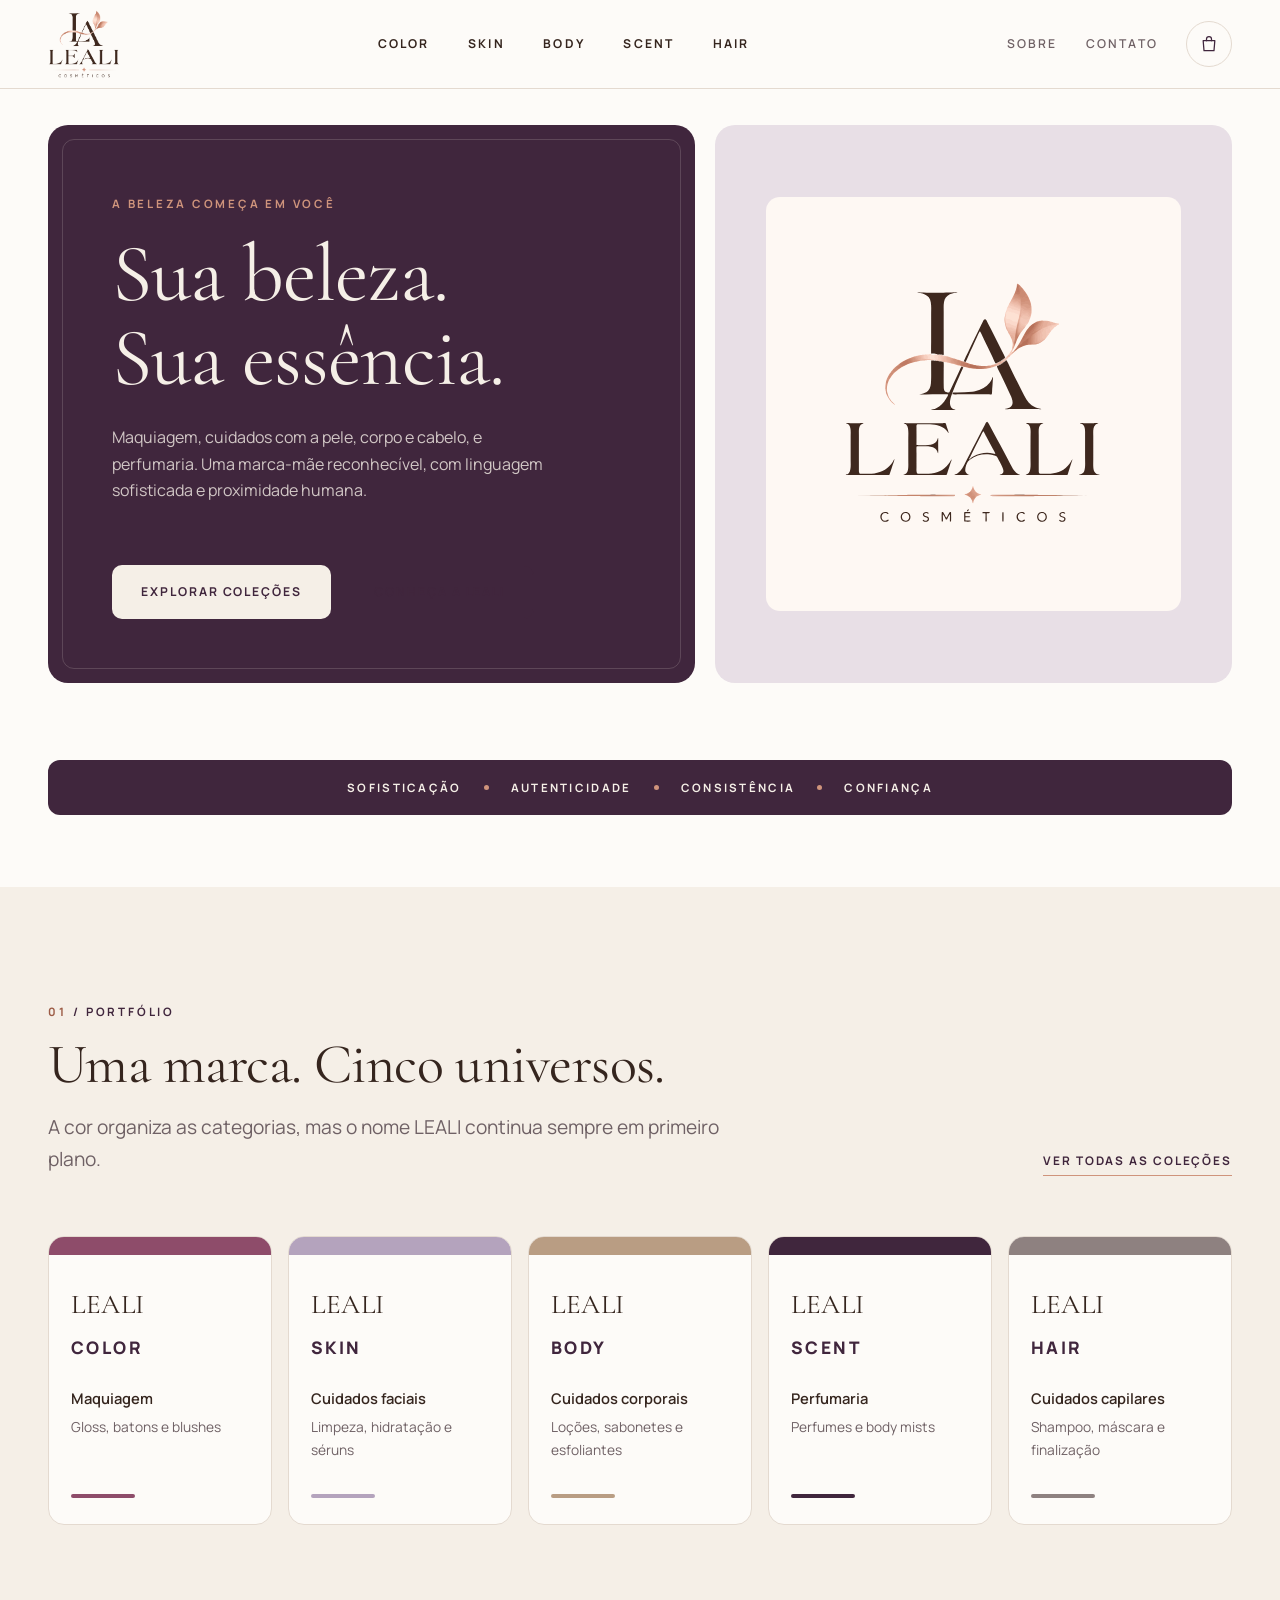
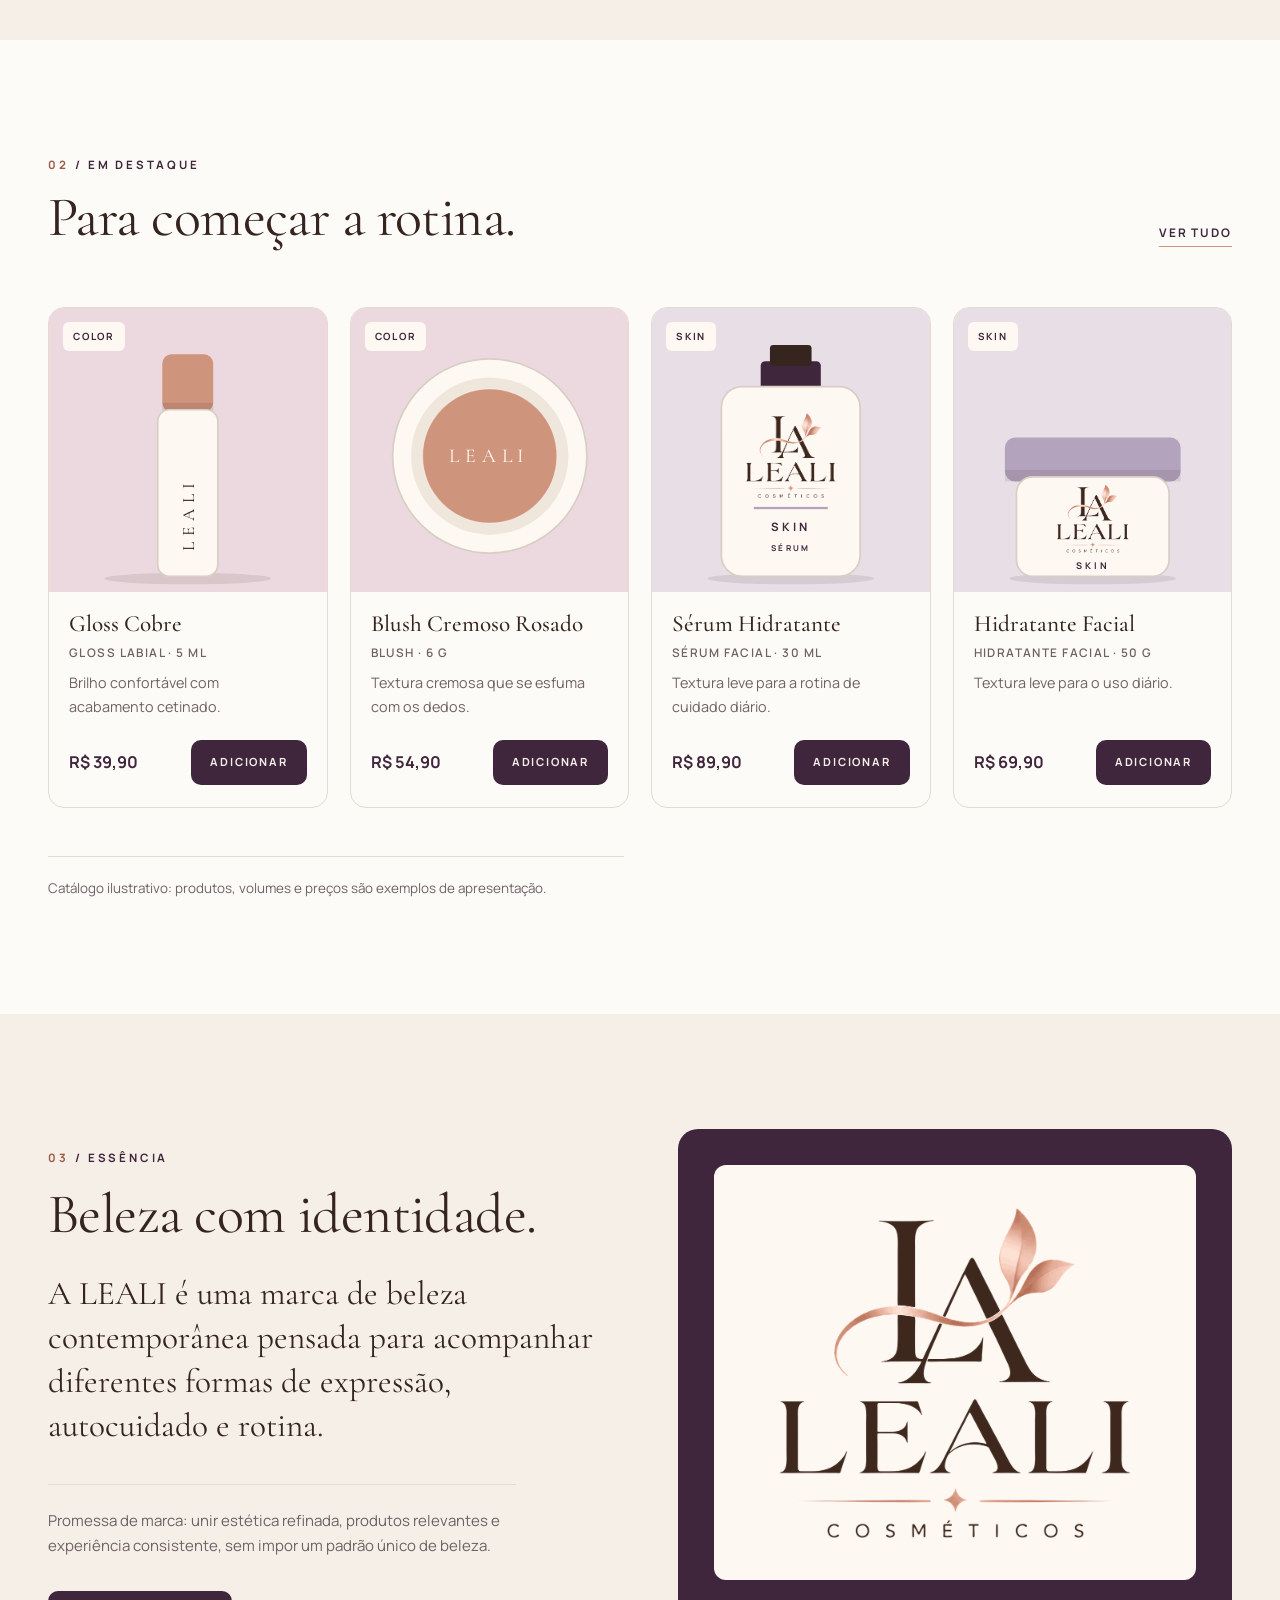
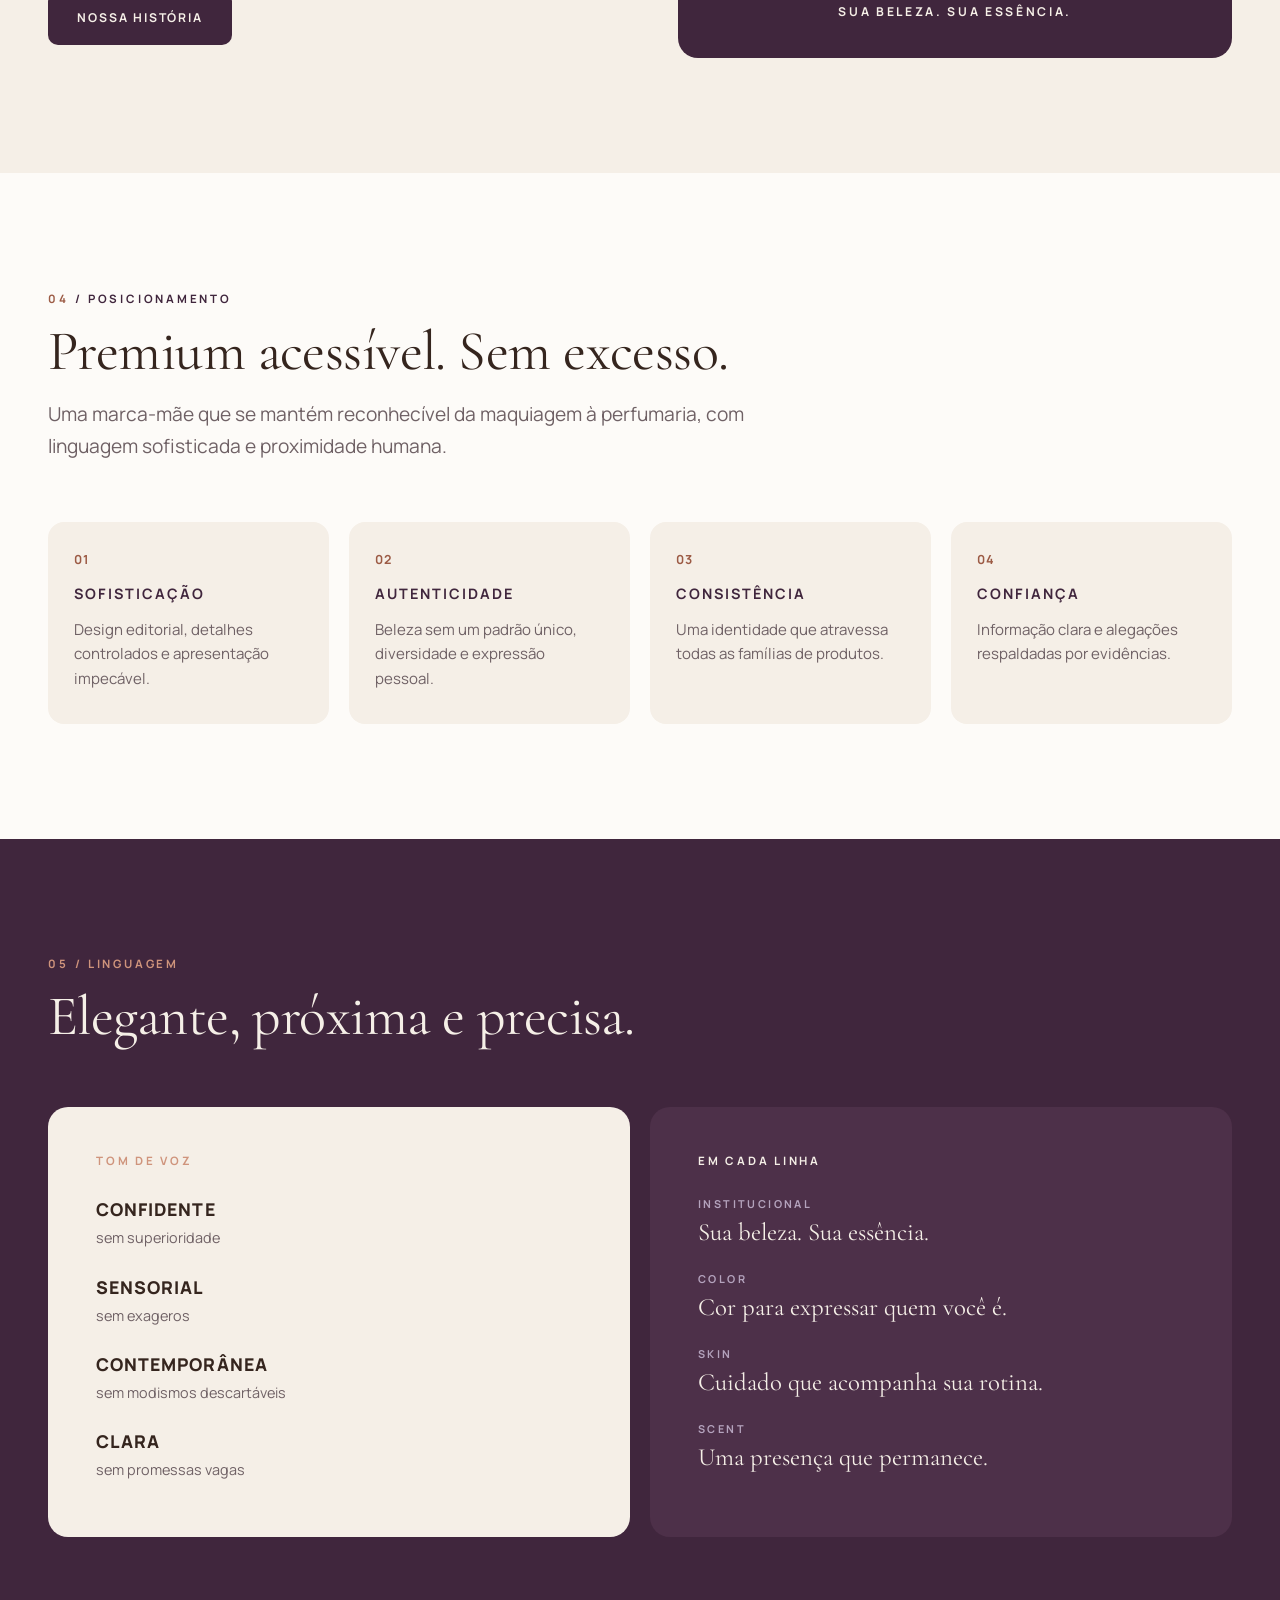
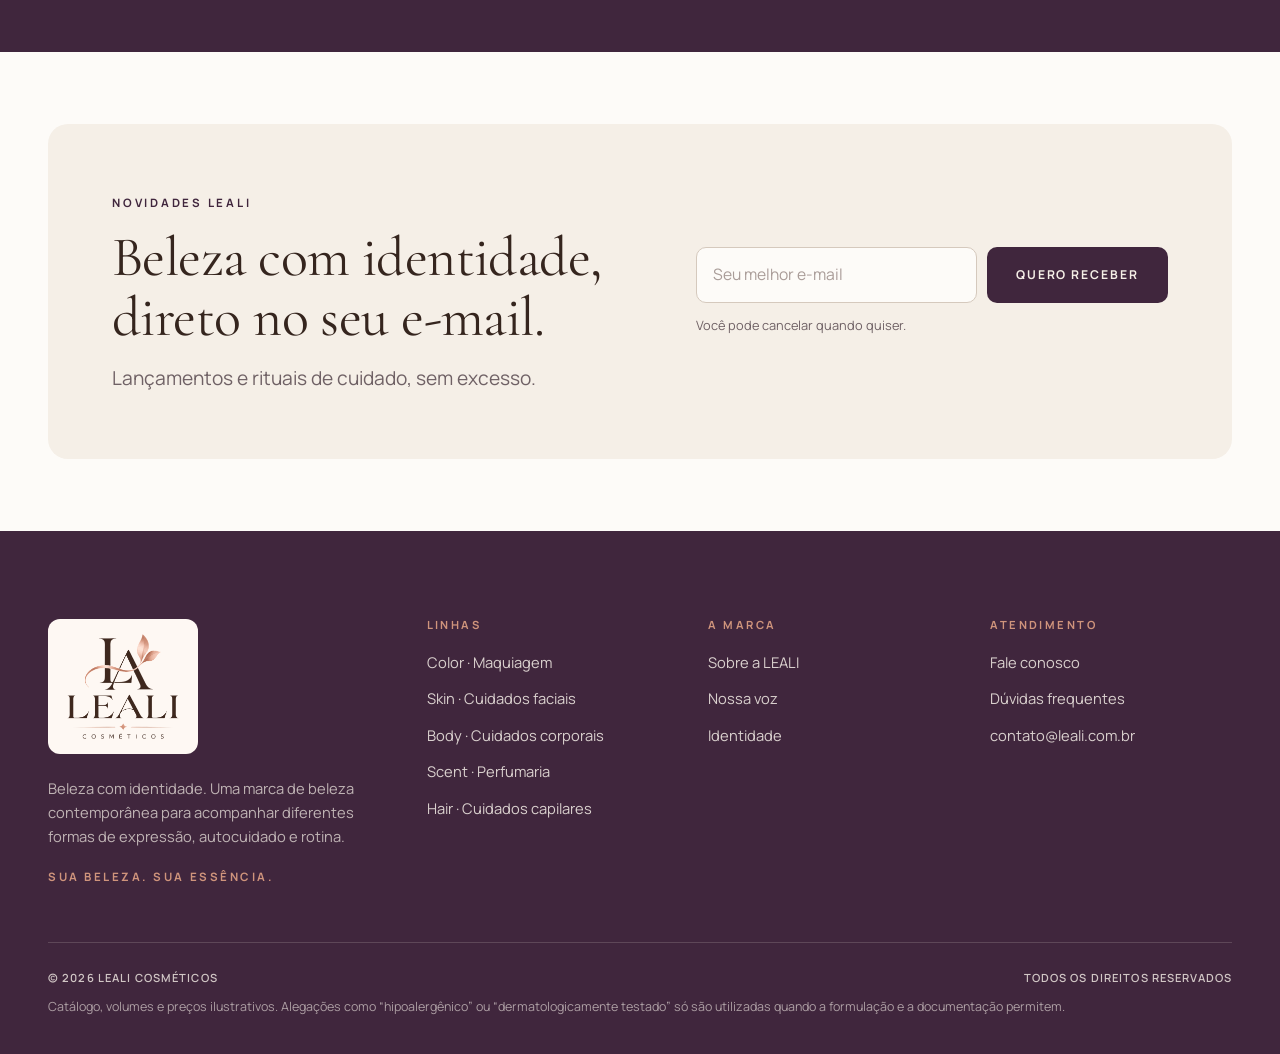
==== index.html @ a70179df "Site LEALI Cosméticos Site estático baseado no Manual de Identidade Visual: Início, Coleções, Sobre " ====
<!doctype html>
<html lang="pt-BR">
<head>
<meta charset="utf-8">
<meta name="viewport" content="width=device-width, initial-scale=1">
<title>LEALI Cosméticos — Sua beleza. Sua essência.</title>
<meta name="description" content="LEALI é uma marca de beleza contemporânea: maquiagem, cuidados com a pele, corpo e cabelo, e perfumaria. Premium acessível, sem excesso.">
<meta name="theme-color" content="#40263D">
<link rel="icon" href="assets/favicon.svg" type="image/svg+xml">
<meta property="og:type" content="website">
<meta property="og:locale" content="pt_BR">
<meta property="og:site_name" content="LEALI Cosméticos">
<meta property="og:title" content="LEALI Cosméticos — Sua beleza. Sua essência.">
<meta property="og:description" content="LEALI é uma marca de beleza contemporânea: maquiagem, cuidados com a pele, corpo e cabelo, e perfumaria. Premium acessível, sem excesso.">
<meta property="og:image" content="https://victorhmrod.github.io/leali/assets/og.png">
<link rel="preconnect" href="https://fonts.googleapis.com">
<link rel="preconnect" href="https://fonts.gstatic.com" crossorigin>
<link href="https://fonts.googleapis.com/css2?family=Cormorant+Garamond:ital,wght@0,300;0,400;0,500;0,600;1,300;1,400;1,500&family=Manrope:wght@400;500;600;700;800&display=swap" rel="stylesheet">
<link rel="stylesheet" href="css/style.css">
</head>
<body data-page="home">
<div id="site-header"></div>
<main id="conteudo">

<section class="hero">
  <div class="container">
    <div class="hero-grid">
      <div class="hero-panel">
        <div>
          <span class="eyebrow">A beleza começa em você</span>
          <h1 class="display"><span>Sua beleza.</span><span>Sua essência.</span></h1>
          <p>Maquiagem, cuidados com a pele, corpo e cabelo, e perfumaria. Uma marca-mãe reconhecível, com linguagem sofisticada e proximidade humana.</p>
        </div>
        <div class="hero-cta">
          <a class="btn btn--light" href="colecoes.html">Explorar coleções</a>
          <a class="btn btn--ghost" href="sobre.html">Conheça a LEALI</a>
        </div>
      </div>
      <div class="hero-art">
        <div class="logo-card"><img src="assets/logo.svg" alt="LEALI Cosméticos" width="440" height="440"></div>
      </div>
    </div>
  </div>
</section>

<section class="section section--tight" style="padding-top:0">
  <div class="container">
    <div class="ribbon reveal"><span>Sofisticação</span><i></i><span>Autenticidade</span><i></i><span>Consistência</span><i></i><span>Confiança</span></div>
  </div>
</section>

<section class="section section--marfim" id="linhas">
  <div class="container">
    <div class="section-head section-head--row reveal">
      <div class="section-head" style="margin:0">
        <span class="eyebrow"><span class="num">01</span>/ Portfólio</span>
        <h2 class="h2">Uma marca. Cinco universos.</h2>
        <p class="lead">A cor organiza as categorias, mas o nome LEALI continua sempre em primeiro plano.</p>
      </div>
      <a class="link-arrow" href="colecoes.html">Ver todas as coleções</a>
    </div>
    <div class="universes" id="universes"></div>
  </div>
</section>

<section class="section">
  <div class="container">
    <div class="section-head section-head--row reveal">
      <div class="section-head" style="margin:0">
        <span class="eyebrow"><span class="num">02</span>/ Em destaque</span>
        <h2 class="h2">Para começar a rotina.</h2>
      </div>
      <a class="link-arrow" href="colecoes.html">Ver tudo</a>
    </div>
    <div class="product-grid" id="featured-grid"></div>
    <p class="demo-note">Catálogo ilustrativo: produtos, volumes e preços são exemplos de apresentação.</p>
  </div>
</section>

<section class="section section--marfim" id="essencia">
  <div class="container split">
    <div class="reveal">
      <span class="eyebrow"><span class="num">03</span>/ Essência</span>
      <h2 class="h2" style="margin:16px 0 28px">Beleza com identidade.</h2>
      <p class="essence-text">A LEALI é uma marca de beleza contemporânea pensada para acompanhar diferentes formas de expressão, autocuidado e rotina.</p>
      <p class="promise">Promessa de marca: unir estética refinada, produtos relevantes e experiência consistente, sem impor um padrão único de beleza.</p>
      <div style="margin-top:32px"><a class="btn btn--primary" href="sobre.html">Nossa história</a></div>
    </div>
    <div class="sign-card reveal">
      <div class="inner"><img src="assets/logo-sm.png" alt="LEALI Cosméticos" width="360" height="338" loading="lazy"></div>
      <p>Sua beleza. Sua essência.</p>
    </div>
  </div>
</section>

<section class="section">
  <div class="container">
    <div class="section-head reveal">
      <span class="eyebrow"><span class="num">04</span>/ Posicionamento</span>
      <h2 class="h2">Premium acessível. Sem excesso.</h2>
      <p class="lead">Uma marca-mãe que se mantém reconhecível da maquiagem à perfumaria, com linguagem sofisticada e proximidade humana.</p>
    </div>
    <div class="pillars">
      <div class="pillar reveal"><span class="n">01</span><h3>Sofisticação</h3><p>Design editorial, detalhes controlados e apresentação impecável.</p></div>
      <div class="pillar reveal"><span class="n">02</span><h3>Autenticidade</h3><p>Beleza sem um padrão único, diversidade e expressão pessoal.</p></div>
      <div class="pillar reveal"><span class="n">03</span><h3>Consistência</h3><p>Uma identidade que atravessa todas as famílias de produtos.</p></div>
      <div class="pillar reveal"><span class="n">04</span><h3>Confiança</h3><p>Informação clara e alegações respaldadas por evidências.</p></div>
    </div>
  </div>
</section>

<section class="section section--ameixa" id="voz">
  <div class="container">
    <div class="section-head reveal">
      <span class="eyebrow"><span class="num">05</span>/ Linguagem</span>
      <h2 class="h2">Elegante, próxima e precisa.</h2>
    </div>
    <div class="voice-grid">
      <div class="voice-card voice-card--light reveal" style="color:var(--texto)">
        <h3 class="eyebrow">Tom de voz</h3>
        <ul class="voice-list">
          <li><strong>Confidente</strong><span>sem superioridade</span></li>
          <li><strong>Sensorial</strong><span>sem exageros</span></li>
          <li><strong>Contemporânea</strong><span>sem modismos descartáveis</span></li>
          <li><strong>Clara</strong><span>sem promessas vagas</span></li>
        </ul>
      </div>
      <div class="voice-card reveal" style="background:#4D3049">
        <h3 class="eyebrow" style="color:var(--marfim)">Em cada linha</h3>
        <dl class="msgs">
          <div><dt>Institucional</dt><dd>Sua beleza. Sua essência.</dd></div>
          <div><dt>Color</dt><dd>Cor para expressar quem você é.</dd></div>
          <div><dt>Skin</dt><dd>Cuidado que acompanha sua rotina.</dd></div>
          <div><dt>Scent</dt><dd>Uma presença que permanece.</dd></div>
        </dl>
      </div>
    </div>
  </div>
</section>
<section class="section--tight section">
  <div class="container">
    <div class="newsletter reveal">
      <div>
        <span class="eyebrow">Novidades LEALI</span>
        <h2 class="h2" style="margin-top:14px">Beleza com identidade, direto no seu e-mail.</h2>
        <p class="lead" style="margin-top:16px">Lançamentos e rituais de cuidado, sem excesso.</p>
      </div>
      <div>
        <form class="inline-form" data-form="newsletter" novalidate>
          <label class="sr-only" for="nl-email">Seu e-mail</label>
          <input class="input" id="nl-email" name="email" type="email" placeholder="Seu melhor e-mail" autocomplete="email" required>
          <button class="btn btn--primary" type="submit">Quero receber</button>
        </form>
        <p class="form-note">Você pode cancelar quando quiser.</p>
        <p class="form-ok" role="status">Obrigada! Seu e-mail foi anotado. (Demonstração: conecte a um serviço de e-mail para ativar o envio real.)</p>
      </div>
    </div>
  </div>
</section>
</main>
<div id="site-footer"></div>
<script src="js/config.js"></script>
<script src="js/products.js"></script>
<script src="js/main.js"></script>
</body>
</html>
---- css/style.css ----
/* ==========================================================
   LEALI Cosméticos — folha de estilo
   Identidade: Manual de Identidade Visual (Edição 02)
   Tipografia: Cormorant Garamond (editorial) + Manrope (funcional)
   Sem neons, sem brilhos, sem degradês chamativos: só a paleta da marca.
   ========================================================== */

:root {
  /* Paleta oficial */
  --ameixa: #40263D;
  --ameixa-hover: #523250;
  --marfim: #F5EFE7;
  --cacau: #35251E;
  --cobre: #CF947C;
  --lavanda: #B4A3BD;
  --champagne: #B99D83;

  /* Apoio */
  --arte: #FEF8F3;          /* fundo da arte original da logo */
  --papel: #FDFBF8;         /* branco quente das páginas claras */
  --linha: #E4DAD0;
  --texto: #35251E;
  --texto-suave: #6F6165;
  --cobre-texto: #9C5B45;   /* cobre escurecido para texto sobre fundo claro */

  /* Cores das linhas */
  --color: #8E4C6A;
  --skin: #B4A3BD;
  --body: #B99D83;
  --scent: #40263D;
  --hair: #8E8180;

  /* Tons de fundo das linhas (suaves) */
  --tint-color: #EBD9DF;
  --tint-skin: #E8DFE6;
  --tint-body: #EBDACF;
  --tint-scent: #E4DAD6;
  --tint-hair: #E5DFDC;

  --serif: "Cormorant Garamond", "Cormorant", Georgia, "Times New Roman", serif;
  --sans: "Manrope", system-ui, -apple-system, "Segoe UI", Roboto, Helvetica, Arial, sans-serif;

  --raio: 16px;
  --raio-sm: 10px;
  --container: 1240px;
  --gutter: clamp(20px, 4vw, 48px);
  --header-h: 88px;
  --ease: cubic-bezier(.2, .7, .2, 1);
}

*, *::before, *::after { box-sizing: border-box; }
html { scroll-behavior: smooth; -webkit-text-size-adjust: 100%; }
body {
  margin: 0;
  font-family: var(--sans);
  font-size: 1rem;
  line-height: 1.65;
  color: var(--texto);
  background: var(--papel);
  -webkit-font-smoothing: antialiased;
  text-rendering: optimizeLegibility;
}
img, svg { max-width: 100%; display: block; }
a { color: inherit; text-decoration: none; }
button { font: inherit; color: inherit; cursor: pointer; }
h1, h2, h3, h4 { margin: 0; font-family: var(--serif); font-weight: 400; line-height: 1.08; letter-spacing: -0.01em; }
p { margin: 0; }
ul { margin: 0; padding: 0; list-style: none; }
:focus-visible { outline: 2px solid var(--ameixa); outline-offset: 3px; border-radius: 4px; }
.sr-only { position: absolute; width: 1px; height: 1px; overflow: hidden; clip: rect(0 0 0 0); white-space: nowrap; }
.skip { position: absolute; left: 16px; top: -60px; background: var(--ameixa); color: var(--marfim); padding: 10px 16px; border-radius: 8px; z-index: 200; transition: top .2s; }
.skip:focus { top: 12px; }

.container { width: 100%; max-width: calc(var(--container) + var(--gutter) * 2); margin: 0 auto; padding-inline: var(--gutter); }
.section { padding-block: clamp(64px, 9vw, 120px); }
.section--marfim { background: var(--marfim); }
.section--ameixa { background: var(--ameixa); color: var(--marfim); }
.section--tight { padding-block: clamp(40px, 6vw, 72px); }

/* ---------- Tipografia de apoio ---------- */
.eyebrow {
  font-family: var(--sans);
  font-size: .72rem;
  font-weight: 700;
  letter-spacing: .24em;
  text-transform: uppercase;
  color: var(--ameixa);
}
.eyebrow .num { color: var(--cobre-texto); margin-right: .6em; }
.section--ameixa .eyebrow, .on-dark .eyebrow { color: var(--cobre); }
.section--ameixa .eyebrow .num, .on-dark .eyebrow .num { color: var(--cobre); }

.display { font-size: clamp(2.6rem, 6.4vw, 5.2rem); font-weight: 400; line-height: 1.02; }
.h2 { font-size: clamp(2.1rem, 4.4vw, 3.5rem); font-weight: 400; line-height: 1.06; }
.h3 { font-size: clamp(1.5rem, 2.4vw, 1.9rem); font-weight: 500; }
.lead { font-size: clamp(1.05rem, 1.5vw, 1.2rem); color: var(--texto-suave); max-width: 58ch; }
.section--ameixa .lead, .on-dark .lead { color: rgba(245, 239, 231, .78); }
.serif-italic { font-style: italic; font-weight: 400; }
.rule { width: 72px; height: 2px; background: var(--cobre); border: 0; margin: 0; }

.section-head { display: grid; gap: 14px; margin-bottom: clamp(36px, 5vw, 60px); }
.section-head .lead { margin-top: 4px; }
.section-head--row { grid-template-columns: 1fr auto; align-items: end; gap: 24px; }
@media (max-width: 720px) { .section-head--row { grid-template-columns: 1fr; } }

/* ---------- Botões ---------- */
.btn {
  display: inline-flex; align-items: center; justify-content: center; gap: .6em;
  font-family: var(--sans); font-size: .76rem; font-weight: 700; letter-spacing: .16em; text-transform: uppercase;
  padding: 16px 28px; border-radius: 10px; border: 1px solid transparent;
  transition: background-color .25s var(--ease), color .25s var(--ease), border-color .25s var(--ease), transform .25s var(--ease);
}
.btn:active { transform: translateY(1px); }
.btn--primary { background: var(--ameixa); color: var(--marfim); }
.btn--primary:hover { background: var(--ameixa-hover); }
.btn--light { background: var(--marfim); color: var(--ameixa); }
.btn--light:hover { background: #fff; }
.btn--ghost { border-color: var(--ameixa); color: var(--ameixa); background: transparent; }
.btn--ghost:hover { background: var(--ameixa); color: var(--marfim); }
.on-dark .btn--ghost, .section--ameixa .btn--ghost { border-color: rgba(245,239,231,.55); color: var(--marfim); }
.on-dark .btn--ghost:hover, .section--ameixa .btn--ghost:hover { background: var(--marfim); color: var(--ameixa); }
.btn--sm { padding: 12px 18px; font-size: .7rem; }
.btn--block { width: 100%; }
.link-arrow { font-size: .74rem; font-weight: 700; letter-spacing: .16em; text-transform: uppercase; color: var(--ameixa); border-bottom: 1px solid var(--cobre); padding-bottom: 4px; transition: color .2s, border-color .2s; }
.link-arrow:hover { color: var(--cobre-texto); border-color: var(--ameixa); }

/* ---------- Header ---------- */
#site-header { position: sticky; top: 0; z-index: 60; }
.site-header { background: var(--papel); border-bottom: 1px solid var(--linha); }
.header-inner { display: grid; grid-template-columns: auto 1fr auto; align-items: center; gap: 32px; min-height: var(--header-h); }
.brand { display: block; line-height: 0; }
.brand img { height: 68px; width: auto; }
.main-nav { display: flex; justify-content: center; gap: clamp(18px, 3vw, 44px); }
.main-nav a, .header-links a {
  font-size: .76rem; font-weight: 700; letter-spacing: .18em; text-transform: uppercase;
  padding: 8px 0; position: relative; color: var(--cacau);
}
.main-nav a::after, .header-links a::after {
  content: ""; position: absolute; left: 0; right: 0; bottom: 2px; height: 1px; background: var(--cobre);
  transform: scaleX(0); transform-origin: left; transition: transform .3s var(--ease);
}
.main-nav a:hover::after, .main-nav a[aria-current="page"]::after, .header-links a:hover::after, .header-links a[aria-current="page"]::after { transform: scaleX(1); }
.header-actions { display: flex; align-items: center; gap: 28px; }
.header-links { display: flex; gap: 28px; }
.header-links a { font-weight: 600; color: var(--texto-suave); }
.icon-btn { position: relative; display: grid; place-items: center; width: 46px; height: 46px; border-radius: 50%; border: 1px solid var(--linha); background: transparent; transition: border-color .2s, background-color .2s; }
.icon-btn:hover { border-color: var(--ameixa); }
.icon-btn svg { width: 20px; height: 20px; stroke: var(--ameixa); fill: none; stroke-width: 1.5; stroke-linecap: round; stroke-linejoin: round; }
.cart-count {
  position: absolute; top: -4px; right: -4px; min-width: 20px; height: 20px; padding: 0 5px; border-radius: 10px;
  background: var(--ameixa); color: var(--marfim); font-size: .68rem; font-weight: 700; display: grid; place-items: center; line-height: 1;
}
.cart-count[data-n="0"] { display: none; }
.menu-btn { display: none; }

@media (max-width: 1080px) {
  .header-links { display: none; }
}
@media (max-width: 880px) {
  :root { --header-h: 76px; }
  .brand img { height: 56px; }
  .header-inner { grid-template-columns: auto 1fr; }
  .header-actions { justify-self: end; gap: 12px; }
  .menu-btn { display: grid; }
  .main-nav {
    position: fixed; inset: var(--header-h) 0 auto 0; background: var(--papel); border-bottom: 1px solid var(--linha);
    flex-direction: column; justify-content: flex-start; gap: 0; padding: 12px var(--gutter) 28px;
    transform: translateY(-8px); opacity: 0; visibility: hidden; transition: opacity .25s var(--ease), transform .25s var(--ease), visibility .25s;
    max-height: calc(100dvh - var(--header-h)); overflow: auto;
  }
  .main-nav.is-open { transform: none; opacity: 1; visibility: visible; }
  .main-nav a { padding: 18px 0; border-bottom: 1px solid var(--linha); font-size: .82rem; }
  .main-nav a::after { display: none; }
  .main-nav .nav-extra { display: block; }
}
.main-nav .nav-extra { display: none; }

/* ---------- Hero ---------- */
.hero { padding-block: clamp(20px, 3vw, 36px) clamp(40px, 6vw, 80px); }
.hero-grid { display: grid; grid-template-columns: 1.25fr 1fr; gap: 20px; }
.hero-panel {
  background: var(--ameixa); color: var(--marfim); border-radius: 20px;
  padding: clamp(32px, 5vw, 72px); display: flex; flex-direction: column; justify-content: space-between; gap: 56px; min-height: clamp(460px, 62vh, 640px);
  position: relative; overflow: hidden;
}
.hero-panel::before { /* moldura fina, como no fechamento do manual */
  content: ""; position: absolute; inset: 14px; border: 1px solid rgba(245, 239, 231, .16); border-radius: 12px; pointer-events: none;
}
.hero-panel .eyebrow { color: var(--cobre); position: relative; }
.hero-panel .display { margin: 18px 0 0; position: relative; }
.hero-panel .display span { display: block; }
.hero-panel p { max-width: 44ch; color: rgba(245, 239, 231, .8); margin-top: 24px; }
.hero-cta { display: flex; flex-wrap: wrap; gap: 14px; position: relative; }
.hero-art { background: var(--tint-skin); border-radius: 20px; display: grid; place-items: center; padding: clamp(24px, 4vw, 56px); }
.hero-art .logo-card { background: var(--arte); border-radius: 14px; padding: clamp(20px, 3vw, 40px); width: min(100%, 440px); aspect-ratio: 1 / 1; display: grid; place-items: center; }
.hero-art .logo-card img { width: 100%; height: auto; }
@media (max-width: 960px) { .hero-grid { grid-template-columns: 1fr; } .hero-panel { min-height: 0; } }

/* ---------- Pilares / faixa ---------- */
.ribbon { background: var(--ameixa); color: var(--marfim); border-radius: 12px; padding: 18px 28px; font-size: .72rem; font-weight: 700; letter-spacing: .2em; text-transform: uppercase; display: flex; flex-wrap: wrap; gap: 8px 22px; align-items: center; justify-content: center; text-align: center; }
.ribbon i { width: 5px; height: 5px; border-radius: 50%; background: var(--cobre); display: inline-block; }

.pillars { display: grid; grid-template-columns: repeat(4, 1fr); gap: 20px; }
.pillar { background: var(--marfim); border-radius: var(--raio); padding: 28px 26px 32px; display: grid; gap: 14px; align-content: start; }
.section--marfim .pillar { background: var(--papel); }
.pillar .n { font-size: .78rem; font-weight: 700; letter-spacing: .1em; color: var(--cobre-texto); }
.pillar h3 { font-family: var(--sans); font-size: .9rem; font-weight: 700; letter-spacing: .14em; text-transform: uppercase; color: var(--ameixa); line-height: 1.3; }
.pillar p { font-size: .94rem; color: var(--texto-suave); }
@media (max-width: 1000px) { .pillars { grid-template-columns: repeat(2, 1fr); } }
@media (max-width: 560px) { .pillars { grid-template-columns: 1fr; } }

/* ---------- Universos (linhas) ---------- */
.universes { display: grid; grid-template-columns: repeat(5, 1fr); gap: 16px; }
.universe { background: var(--papel); border: 1px solid var(--linha); border-radius: var(--raio); overflow: hidden; display: flex; flex-direction: column; transition: transform .35s var(--ease), border-color .25s; }
.universe:hover { transform: translateY(-4px); border-color: var(--champagne); }
.universe-bar { height: 18px; background: var(--c); }
.universe-body { padding: 28px 22px 26px; display: flex; flex-direction: column; gap: 6px; flex: 1; }
.universe .brandword { font-family: var(--serif); font-size: 1.7rem; letter-spacing: .02em; color: var(--cacau); }
.universe .lname { font-size: 1.08rem; font-weight: 800; letter-spacing: .14em; text-transform: uppercase; color: var(--ameixa); margin-bottom: 18px; }
.universe .cat { font-size: .92rem; font-weight: 600; }
.universe .desc { font-size: .86rem; color: var(--texto-suave); margin-bottom: 26px; }
.universe .tick { margin-top: auto; width: 64px; height: 4px; background: var(--c); border-radius: 2px; transition: width .35s var(--ease); }
.universe:hover .tick { width: 100%; }
@media (max-width: 1100px) { .universes { grid-template-columns: repeat(3, 1fr); } }
@media (max-width: 720px) { .universes { grid-template-columns: repeat(2, 1fr); } }
@media (max-width: 460px) { .universes { grid-template-columns: 1fr; } }

/* ---------- Produtos ---------- */
.product-grid { display: grid; grid-template-columns: repeat(4, 1fr); gap: 22px; }
.product-grid--3 { grid-template-columns: repeat(3, 1fr); }
@media (max-width: 1100px) { .product-grid, .product-grid--3 { grid-template-columns: repeat(3, 1fr); } }
@media (max-width: 820px) { .product-grid, .product-grid--3 { grid-template-columns: repeat(2, 1fr); gap: 14px; } }
@media (max-width: 440px) { .product-grid, .product-grid--3 { grid-template-columns: 1fr; } }

.card { display: flex; flex-direction: column; background: var(--papel); border: 1px solid var(--linha); border-radius: var(--raio); overflow: hidden; transition: border-color .25s, transform .35s var(--ease); }
.card:hover { border-color: var(--champagne); transform: translateY(-3px); }
.card-visual { position: relative; background: var(--t, var(--tint-skin)); aspect-ratio: 1 / 1.02; display: block; width: 100%; border: 0; padding: 0; cursor: pointer; }
.card-visual svg { width: 100%; height: 100%; }
.card-tag { position: absolute; top: 14px; left: 14px; font-size: .62rem; font-weight: 700; letter-spacing: .18em; text-transform: uppercase; background: var(--arte); color: var(--ameixa); padding: 6px 10px; border-radius: 6px; }
.card-body { padding: 20px 20px 22px; display: flex; flex-direction: column; gap: 6px; flex: 1; }
.card-title { font-family: var(--serif); font-size: 1.45rem; line-height: 1.1; font-weight: 500; color: var(--cacau); text-align: left; background: none; border: 0; padding: 0; cursor: pointer; }
.card-title:hover { color: var(--ameixa); }
.card-meta { font-size: .74rem; font-weight: 600; letter-spacing: .12em; text-transform: uppercase; color: var(--texto-suave); }
.card-desc { font-size: .9rem; color: var(--texto-suave); margin-top: 2px; }
.card-foot { margin-top: auto; padding-top: 16px; display: flex; align-items: center; justify-content: space-between; gap: 10px; }
.price { font-weight: 700; font-size: 1.02rem; color: var(--ameixa); }

/* ---------- Duas colunas editoriais ---------- */
.split { display: grid; grid-template-columns: 1fr 1fr; gap: clamp(32px, 6vw, 96px); align-items: center; }
.split--top { align-items: start; }
@media (max-width: 880px) { .split { grid-template-columns: 1fr; } }
.essence-text { font-family: var(--serif); font-size: clamp(1.5rem, 2.6vw, 2.15rem); line-height: 1.32; color: var(--cacau); }
.promise { margin-top: 36px; padding-top: 24px; border-top: 1px solid var(--linha); font-size: .94rem; color: var(--texto-suave); max-width: 52ch; }
.sign-card { background: var(--ameixa); border-radius: 20px; padding: clamp(20px, 3vw, 36px); color: var(--marfim); text-align: center; }
.sign-card .inner { background: var(--arte); border-radius: 12px; padding: clamp(20px, 3vw, 40px); }
.sign-card .inner img { margin-inline: auto; width: min(100%, 360px); }
.sign-card p { margin-top: 22px; font-size: .76rem; font-weight: 700; letter-spacing: .22em; text-transform: uppercase; }

/* ---------- Voz ---------- */
.voice-grid { display: grid; grid-template-columns: 1fr 1fr; gap: 20px; }
@media (max-width: 880px) { .voice-grid { grid-template-columns: 1fr; } }
.voice-card { border-radius: 20px; padding: clamp(28px, 4vw, 48px); }
.voice-card--light { background: var(--marfim); }
.voice-card--dark { background: var(--ameixa); color: var(--marfim); }
.voice-card h3.eyebrow { font-family: var(--sans); margin-bottom: 28px; }
.voice-list { display: grid; gap: 22px; }
.voice-list strong { display: block; font-size: 1.1rem; font-weight: 800; letter-spacing: .06em; text-transform: uppercase; }
.voice-list span { font-size: .9rem; color: var(--texto-suave); }
.msgs { display: grid; gap: 22px; }
.msgs dt { font-size: .68rem; font-weight: 700; letter-spacing: .22em; text-transform: uppercase; color: var(--lavanda); }
.msgs dd { margin: 4px 0 0; font-family: var(--serif); font-size: 1.55rem; line-height: 1.25; }

/* ---------- Newsletter ---------- */
.newsletter { display: grid; grid-template-columns: 1.1fr 1fr; gap: clamp(28px, 5vw, 80px); align-items: center; background: var(--marfim); border-radius: 20px; padding: clamp(32px, 5vw, 72px); }
@media (max-width: 880px) { .newsletter { grid-template-columns: 1fr; } }
.field { display: grid; gap: 8px; }
.field label { font-size: .68rem; font-weight: 700; letter-spacing: .2em; text-transform: uppercase; color: var(--ameixa); }
.input, .select, .textarea {
  width: 100%; font: inherit; font-size: .98rem; color: var(--texto); background: var(--papel);
  border: 1px solid #D5C9BD; border-radius: 10px; padding: 14px 16px; transition: border-color .2s, box-shadow .2s;
}
.textarea { min-height: 140px; resize: vertical; }
.input:focus, .select:focus, .textarea:focus { outline: none; border-color: var(--ameixa); box-shadow: 0 0 0 3px rgba(64, 38, 61, .1); }
.input::placeholder, .textarea::placeholder { color: #A99C98; }
.inline-form { display: flex; gap: 10px; flex-wrap: wrap; }
.inline-form .input { flex: 1 1 240px; }
.form-note { font-size: .8rem; color: var(--texto-suave); margin-top: 12px; }
.form-ok { display: none; margin-top: 16px; padding: 14px 16px; border-radius: 10px; background: var(--papel); border: 1px solid var(--champagne); font-size: .92rem; }
.form-ok.is-visible { display: block; }

/* ---------- Footer ---------- */
.site-footer { background: var(--ameixa); color: var(--marfim); padding-top: clamp(56px, 7vw, 88px); }
.footer-grid { display: grid; grid-template-columns: 1.4fr 1fr 1fr 1fr; gap: 40px; padding-bottom: 56px; }
@media (max-width: 880px) { .footer-grid { grid-template-columns: 1fr 1fr; } }
@media (max-width: 520px) { .footer-grid { grid-template-columns: 1fr; } }
.footer-logo { background: var(--arte); border-radius: 12px; padding: 14px 18px; width: 150px; margin-bottom: 22px; }
.footer-brand p { color: rgba(245, 239, 231, .7); font-size: .92rem; max-width: 34ch; }
.footer-tag { margin-top: 18px; font-size: .72rem !important; font-weight: 700; letter-spacing: .22em; text-transform: uppercase; color: var(--cobre) !important; }
.footer-col h4 { font-family: var(--sans); font-size: .7rem; font-weight: 700; letter-spacing: .22em; text-transform: uppercase; color: var(--cobre); margin-bottom: 18px; }
.footer-col li + li { margin-top: 10px; }
.footer-col a { font-size: .92rem; color: rgba(245, 239, 231, .85); transition: color .2s; }
.footer-col a:hover { color: #fff; text-decoration: underline; text-decoration-color: var(--cobre); text-underline-offset: 4px; }
.footer-bottom { border-top: 1px solid rgba(245, 239, 231, .16); padding-block: 26px 36px; display: grid; gap: 10px; font-size: .78rem; color: rgba(245, 239, 231, .6); }
.footer-bottom .row { display: flex; flex-wrap: wrap; justify-content: space-between; gap: 8px 24px; font-weight: 600; letter-spacing: .1em; text-transform: uppercase; font-size: .7rem; color: rgba(245, 239, 231, .8); }

/* ---------- Páginas internas ---------- */
.page-hero { padding-block: clamp(48px, 7vw, 96px) clamp(28px, 4vw, 48px); }
.page-hero .display { margin-top: 18px; max-width: 18ch; }
.page-hero .lead { margin-top: 24px; }
.crumbs { display: flex; gap: 10px; font-size: .72rem; font-weight: 700; letter-spacing: .2em; text-transform: uppercase; color: var(--texto-suave); }
.crumbs a:hover { color: var(--ameixa); }

/* ---------- Loja ---------- */
.shop-top { display: grid; grid-template-columns: 1fr auto; gap: 20px; align-items: center; padding-block: 22px; border-block: 1px solid var(--linha); }
.chips { display: flex; flex-wrap: wrap; gap: 10px; }
.chip { font-size: .72rem; font-weight: 700; letter-spacing: .16em; text-transform: uppercase; padding: 11px 18px; border-radius: 999px; border: 1px solid var(--linha); background: transparent; transition: background-color .2s, color .2s, border-color .2s; display: inline-flex; align-items: center; gap: 8px; }
.chip i { width: 8px; height: 8px; border-radius: 50%; background: var(--c, var(--cobre)); }
.chip:hover { border-color: var(--ameixa); }
.chip[aria-pressed="true"] { background: var(--ameixa); border-color: var(--ameixa); color: var(--marfim); }
.sort { display: flex; align-items: center; gap: 12px; font-size: .72rem; font-weight: 700; letter-spacing: .16em; text-transform: uppercase; color: var(--texto-suave); }
.sort .select { width: auto; padding: 10px 14px; font-size: .86rem; letter-spacing: 0; text-transform: none; font-weight: 500; }
@media (max-width: 820px) { .shop-top { grid-template-columns: 1fr; } }
.line-banner { margin-block: 28px 36px; border-radius: 20px; padding: clamp(26px, 4vw, 44px); background: var(--t, var(--marfim)); display: grid; grid-template-columns: 1fr auto; gap: 20px; align-items: center; }
.line-banner h2 { font-size: clamp(1.8rem, 3.4vw, 2.6rem); }
.line-banner p { margin-top: 8px; color: var(--texto-suave); max-width: 56ch; }
.line-banner .stamp { font-size: .7rem; font-weight: 700; letter-spacing: .22em; text-transform: uppercase; border: 1px solid var(--c, var(--ameixa)); color: var(--ameixa); padding: 10px 16px; border-radius: 999px; background: rgba(254, 248, 243, .6); }
@media (max-width: 640px) { .line-banner { grid-template-columns: 1fr; } }
.empty { text-align: center; padding: 64px 0; color: var(--texto-suave); }
.demo-note { margin-top: 48px; font-size: .84rem; color: var(--texto-suave); max-width: 72ch; border-top: 1px solid var(--linha); padding-top: 20px; }

/* ---------- Diálogo de produto ---------- */
dialog { border: 0; padding: 0; background: transparent; max-width: none; max-height: none; color: inherit; }
dialog::backdrop { background: rgba(53, 37, 30, .55); }
.pd { width: min(920px, calc(100vw - 32px)); margin: auto; background: var(--papel); border-radius: 20px; overflow: hidden; display: grid; grid-template-columns: 1fr 1fr; max-height: calc(100dvh - 32px); position: relative; }
.pd-visual { background: var(--t, var(--tint-skin)); min-height: 320px; }
.pd-visual svg { width: 100%; height: 100%; }
.pd-info { padding: clamp(24px, 4vw, 44px); display: flex; flex-direction: column; gap: 14px; overflow: auto; }
.pd-info h3 { font-size: clamp(1.9rem, 3vw, 2.5rem); font-weight: 500; }
.pd-info .eyebrow { color: var(--cobre-texto); }
.pd-list { display: grid; gap: 8px; margin-block: 6px; }
.pd-list li { padding-left: 22px; position: relative; font-size: .92rem; }
.pd-list li::before { content: ""; position: absolute; left: 0; top: .6em; width: 10px; height: 1px; background: var(--cobre); }
.pd-buy { margin-top: auto; padding-top: 18px; border-top: 1px solid var(--linha); display: grid; gap: 14px; }
.pd-price { font-family: var(--serif); font-size: 2rem; color: var(--ameixa); font-weight: 500; }
.pd-close { position: absolute; top: 14px; right: 14px; z-index: 2; background: var(--arte); }
.pd-fine { font-size: .76rem; color: var(--texto-suave); }
@media (max-width: 720px) { .pd { grid-template-columns: 1fr; overflow: auto; } .pd-visual { min-height: 0; aspect-ratio: 1 / .8; } }

.qty { display: inline-flex; align-items: center; border: 1px solid #D5C9BD; border-radius: 10px; overflow: hidden; background: var(--papel); }
.qty button { width: 40px; height: 40px; border: 0; background: transparent; font-size: 1.1rem; line-height: 1; }
.qty button:hover { background: var(--marfim); }
.qty output { min-width: 34px; text-align: center; font-weight: 700; font-size: .92rem; }
.pd-row { display: flex; gap: 12px; align-items: center; flex-wrap: wrap; }

/* ---------- Carrinho (gaveta) ---------- */
.overlay { position: fixed; inset: 0; background: rgba(53, 37, 30, .5); opacity: 0; visibility: hidden; transition: opacity .3s var(--ease), visibility .3s; z-index: 90; }
.overlay.is-open { opacity: 1; visibility: visible; }
.drawer { position: fixed; top: 0; right: 0; bottom: 0; width: min(440px, 100vw); background: var(--papel); z-index: 100; display: flex; flex-direction: column; transform: translateX(102%); transition: transform .4s var(--ease); box-shadow: -1px 0 0 var(--linha); }
.drawer.is-open { transform: none; }
.drawer-head { display: flex; align-items: center; justify-content: space-between; padding: 22px 26px; border-bottom: 1px solid var(--linha); }
.drawer-head h2 { font-size: 1.9rem; }
.drawer-body { flex: 1; overflow: auto; padding: 8px 26px; }
.drawer-foot { border-top: 1px solid var(--linha); padding: 22px 26px 26px; display: grid; gap: 14px; background: var(--marfim); }
.sum-row { display: flex; justify-content: space-between; align-items: baseline; font-size: .8rem; font-weight: 700; letter-spacing: .16em; text-transform: uppercase; }
.sum-row strong { font-family: var(--serif); font-size: 1.7rem; letter-spacing: 0; color: var(--ameixa); font-weight: 500; text-transform: none; }
.cart-empty { text-align: center; padding: 64px 12px; color: var(--texto-suave); display: grid; gap: 20px; justify-items: center; }
.cart-item { display: grid; grid-template-columns: 76px 1fr auto; gap: 16px; padding: 18px 0; border-bottom: 1px solid var(--linha); align-items: start; }
.cart-thumb { width: 76px; height: 76px; border-radius: 10px; overflow: hidden; background: var(--t, var(--tint-skin)); }
.cart-thumb svg { width: 100%; height: 100%; }
.ci-name { font-family: var(--serif); font-size: 1.2rem; line-height: 1.1; font-weight: 500; }
.ci-meta { font-size: .7rem; font-weight: 600; letter-spacing: .12em; text-transform: uppercase; color: var(--texto-suave); margin: 3px 0 10px; }
.ci-price { font-weight: 700; font-size: .95rem; color: var(--ameixa); }
.ci-remove { background: none; border: 0; padding: 0; margin-top: 8px; font-size: .72rem; text-decoration: underline; text-underline-offset: 3px; color: var(--texto-suave); }
.ci-remove:hover { color: var(--ameixa); }
.qty--sm button { width: 32px; height: 32px; }
.checkout-form { display: grid; gap: 16px; padding-block: 18px; }
.back-link { background: none; border: 0; padding: 0; font-size: .72rem; font-weight: 700; letter-spacing: .16em; text-transform: uppercase; color: var(--ameixa); text-decoration: underline; text-underline-offset: 4px; justify-self: start; }

.toast { position: fixed; left: 50%; bottom: 28px; transform: translate(-50%, 24px); background: var(--ameixa); color: var(--marfim); padding: 14px 22px; border-radius: 10px; font-size: .88rem; font-weight: 600; opacity: 0; visibility: hidden; transition: opacity .3s var(--ease), transform .3s var(--ease), visibility .3s; z-index: 120; max-width: calc(100vw - 32px); }
.toast.is-visible { opacity: 1; visibility: visible; transform: translate(-50%, 0); }

/* ---------- Sobre ---------- */
.palette { display: grid; grid-template-columns: repeat(6, 1fr); gap: 14px; }
.swatch { border-radius: 14px; overflow: hidden; border: 1px solid var(--linha); background: var(--papel); }
.swatch .chipc { height: 120px; background: var(--c); display: flex; align-items: flex-end; padding: 12px 14px; font-size: .72rem; font-weight: 700; letter-spacing: .12em; color: var(--tc, var(--marfim)); }
.swatch .sw-text { padding: 14px; }
.swatch strong { display: block; font-size: .74rem; letter-spacing: .14em; text-transform: uppercase; }
.swatch span { font-size: .8rem; color: var(--texto-suave); }
@media (max-width: 1000px) { .palette { grid-template-columns: repeat(3, 1fr); } }
@media (max-width: 560px) { .palette { grid-template-columns: repeat(2, 1fr); } }
.type-grid { display: grid; grid-template-columns: 1fr 1fr; gap: 20px; }
@media (max-width: 800px) { .type-grid { grid-template-columns: 1fr; } }
.type-card { border-radius: 20px; padding: clamp(26px, 4vw, 44px); min-height: 360px; display: flex; flex-direction: column; justify-content: space-between; gap: 32px; }
.type-card--a { background: var(--marfim); }
.type-card--b { background: var(--tint-skin); }
.type-card .big { font-family: var(--serif); font-size: clamp(2.8rem, 6vw, 4.6rem); line-height: .98; }
.type-card .prod { font-family: var(--sans); font-size: clamp(1.6rem, 3vw, 2.2rem); font-weight: 800; letter-spacing: .02em; color: var(--ameixa); text-transform: uppercase; }
.type-card .info { font-size: 1.1rem; margin-top: 18px; line-height: 1.7; }
.type-card .tag { font-size: .7rem; font-weight: 700; letter-spacing: .2em; text-transform: uppercase; color: var(--texto-suave); }

/* ---------- Contato / FAQ ---------- */
.contact-grid { display: grid; grid-template-columns: 1fr 1.15fr; gap: clamp(32px, 6vw, 88px); align-items: start; }
@media (max-width: 880px) { .contact-grid { grid-template-columns: 1fr; } }
.info-list { display: grid; gap: 26px; margin-top: 36px; }
.info-list dt { font-size: .7rem; font-weight: 700; letter-spacing: .22em; text-transform: uppercase; color: var(--cobre-texto); }
.info-list dd { margin: 6px 0 0; font-family: var(--serif); font-size: 1.5rem; line-height: 1.25; }
.form-card { background: var(--marfim); border-radius: 20px; padding: clamp(24px, 4vw, 48px); display: grid; gap: 20px; }
.form-row { display: grid; grid-template-columns: 1fr 1fr; gap: 16px; }
@media (max-width: 560px) { .form-row { grid-template-columns: 1fr; } }
.faq { border-top: 1px solid var(--linha); }
.faq details { border-bottom: 1px solid var(--linha); padding-block: 4px; }
.faq summary { list-style: none; cursor: pointer; display: flex; justify-content: space-between; align-items: center; gap: 20px; padding-block: 22px; font-family: var(--serif); font-size: 1.5rem; font-weight: 500; }
.faq summary::-webkit-details-marker { display: none; }
.faq summary::after { content: "+"; font-family: var(--sans); font-weight: 400; font-size: 1.6rem; color: var(--cobre-texto); transition: transform .3s var(--ease); }
.faq details[open] summary::after { transform: rotate(45deg); }
.faq details p { padding: 0 0 24px; color: var(--texto-suave); max-width: 70ch; }

/* ---------- Revelar ao rolar ---------- */
.js .reveal { opacity: 0; transform: translateY(14px); transition: opacity .8s var(--ease), transform .8s var(--ease); }
.js .reveal.is-in { opacity: 1; transform: none; }
@media (prefers-reduced-motion: reduce) {
  html { scroll-behavior: auto; }
  *, *::before, *::after { transition-duration: .01ms !important; animation-duration: .01ms !important; }
  .js .reveal { opacity: 1; transform: none; }
}
body.no-scroll { overflow: hidden; }
[hidden] { display: none !important; }
section[id] { scroll-margin-top: var(--header-h); }
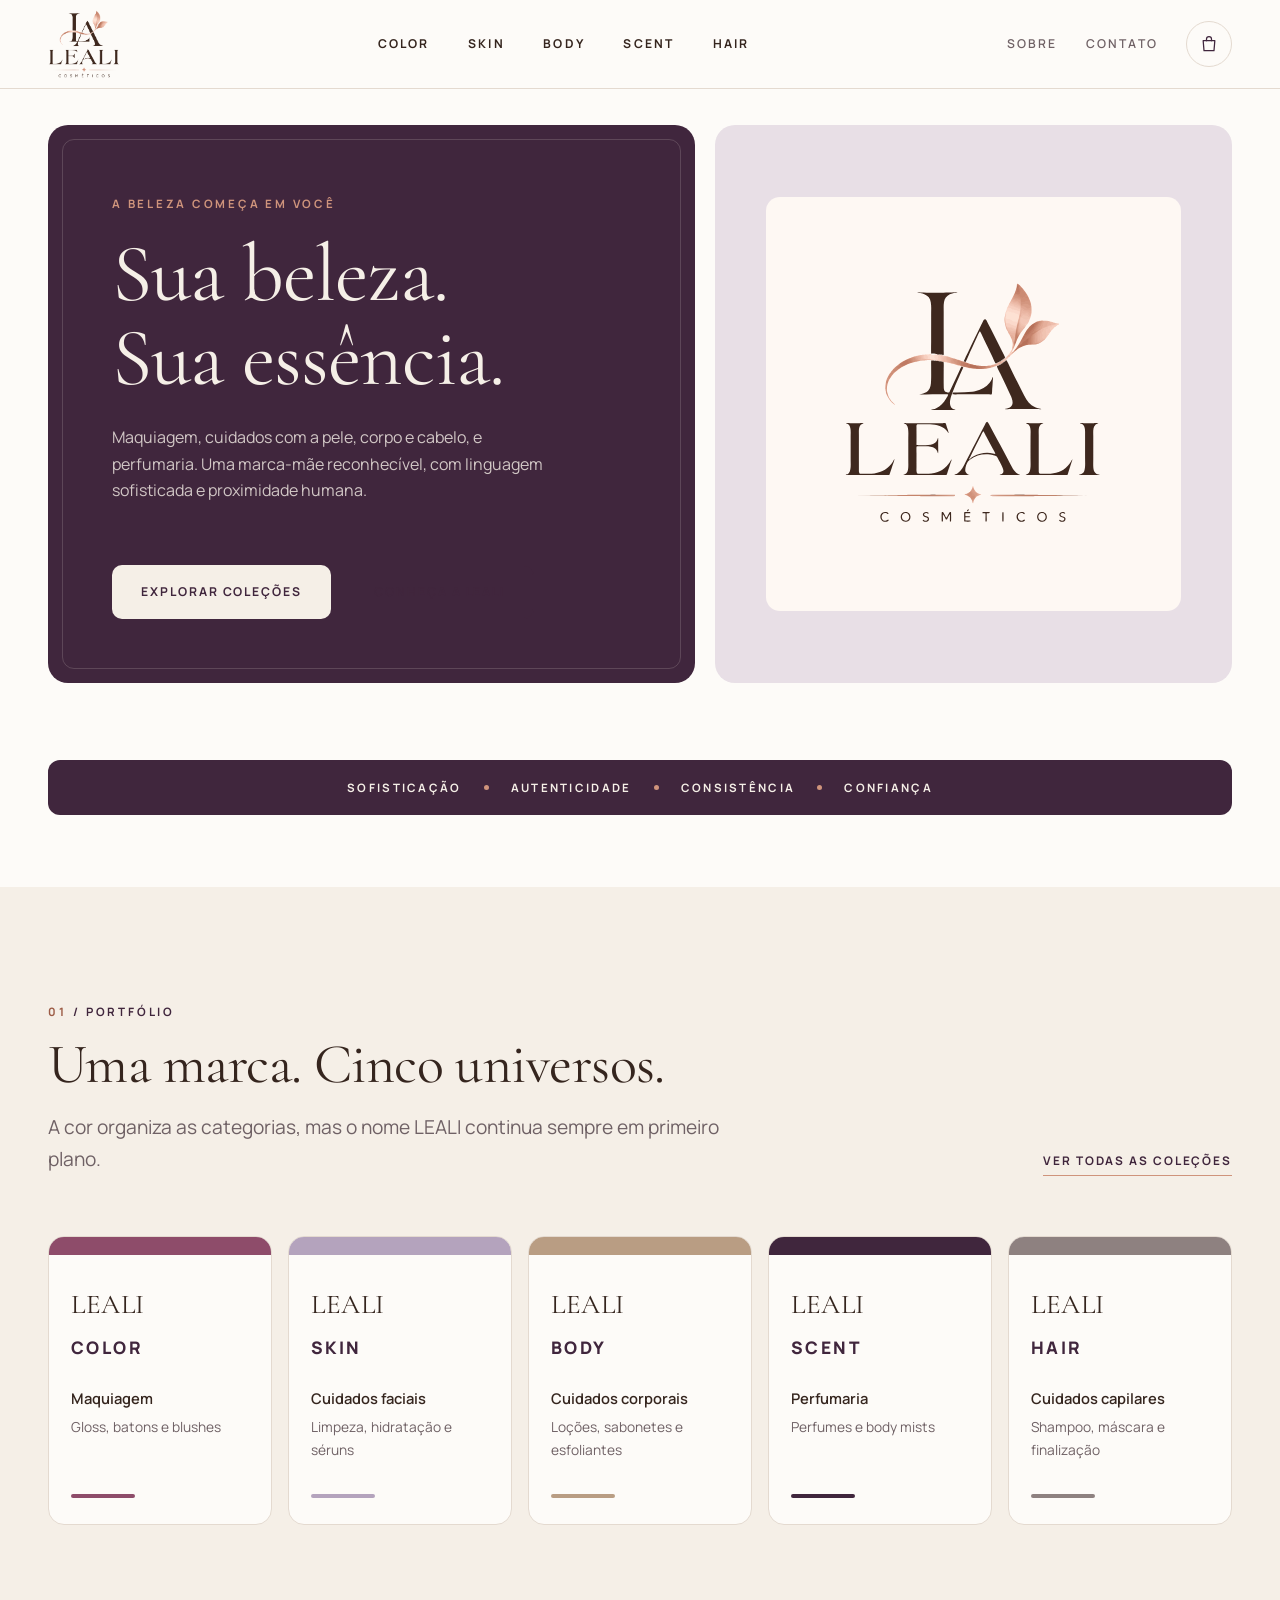
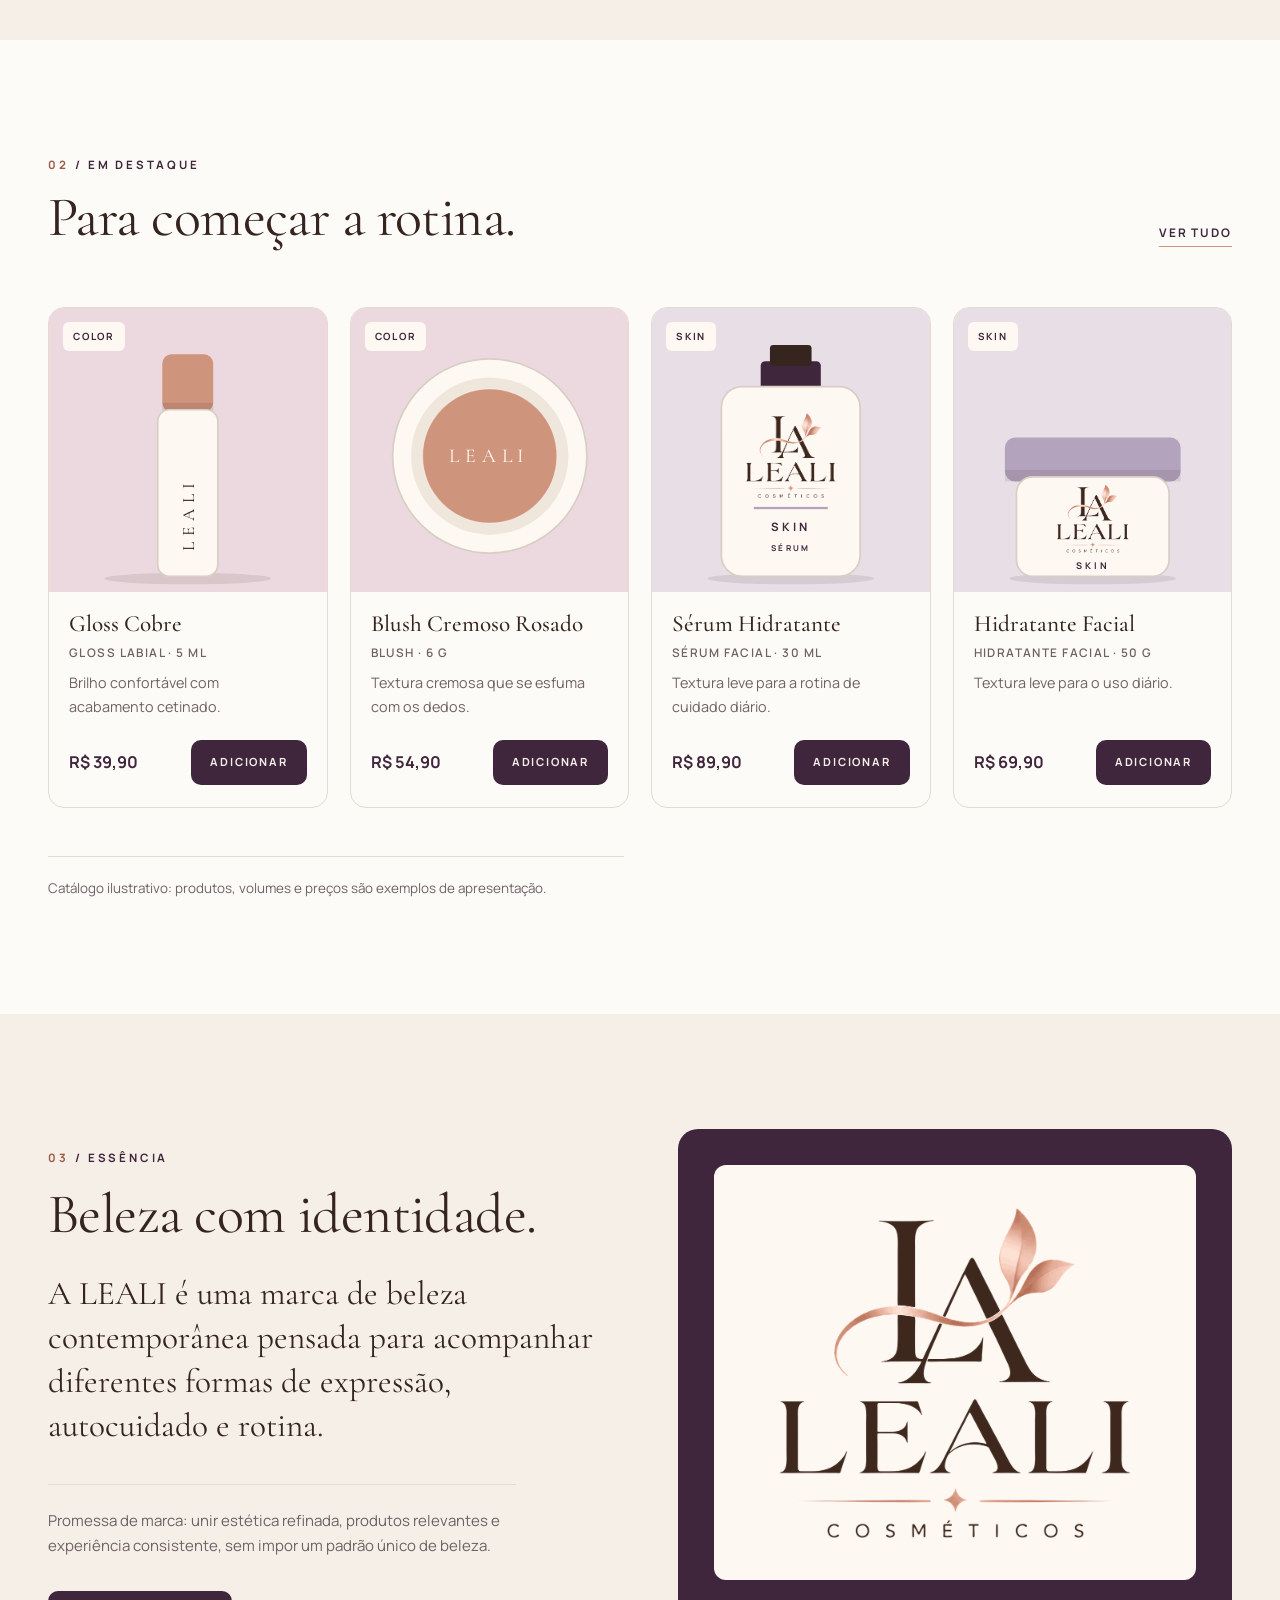
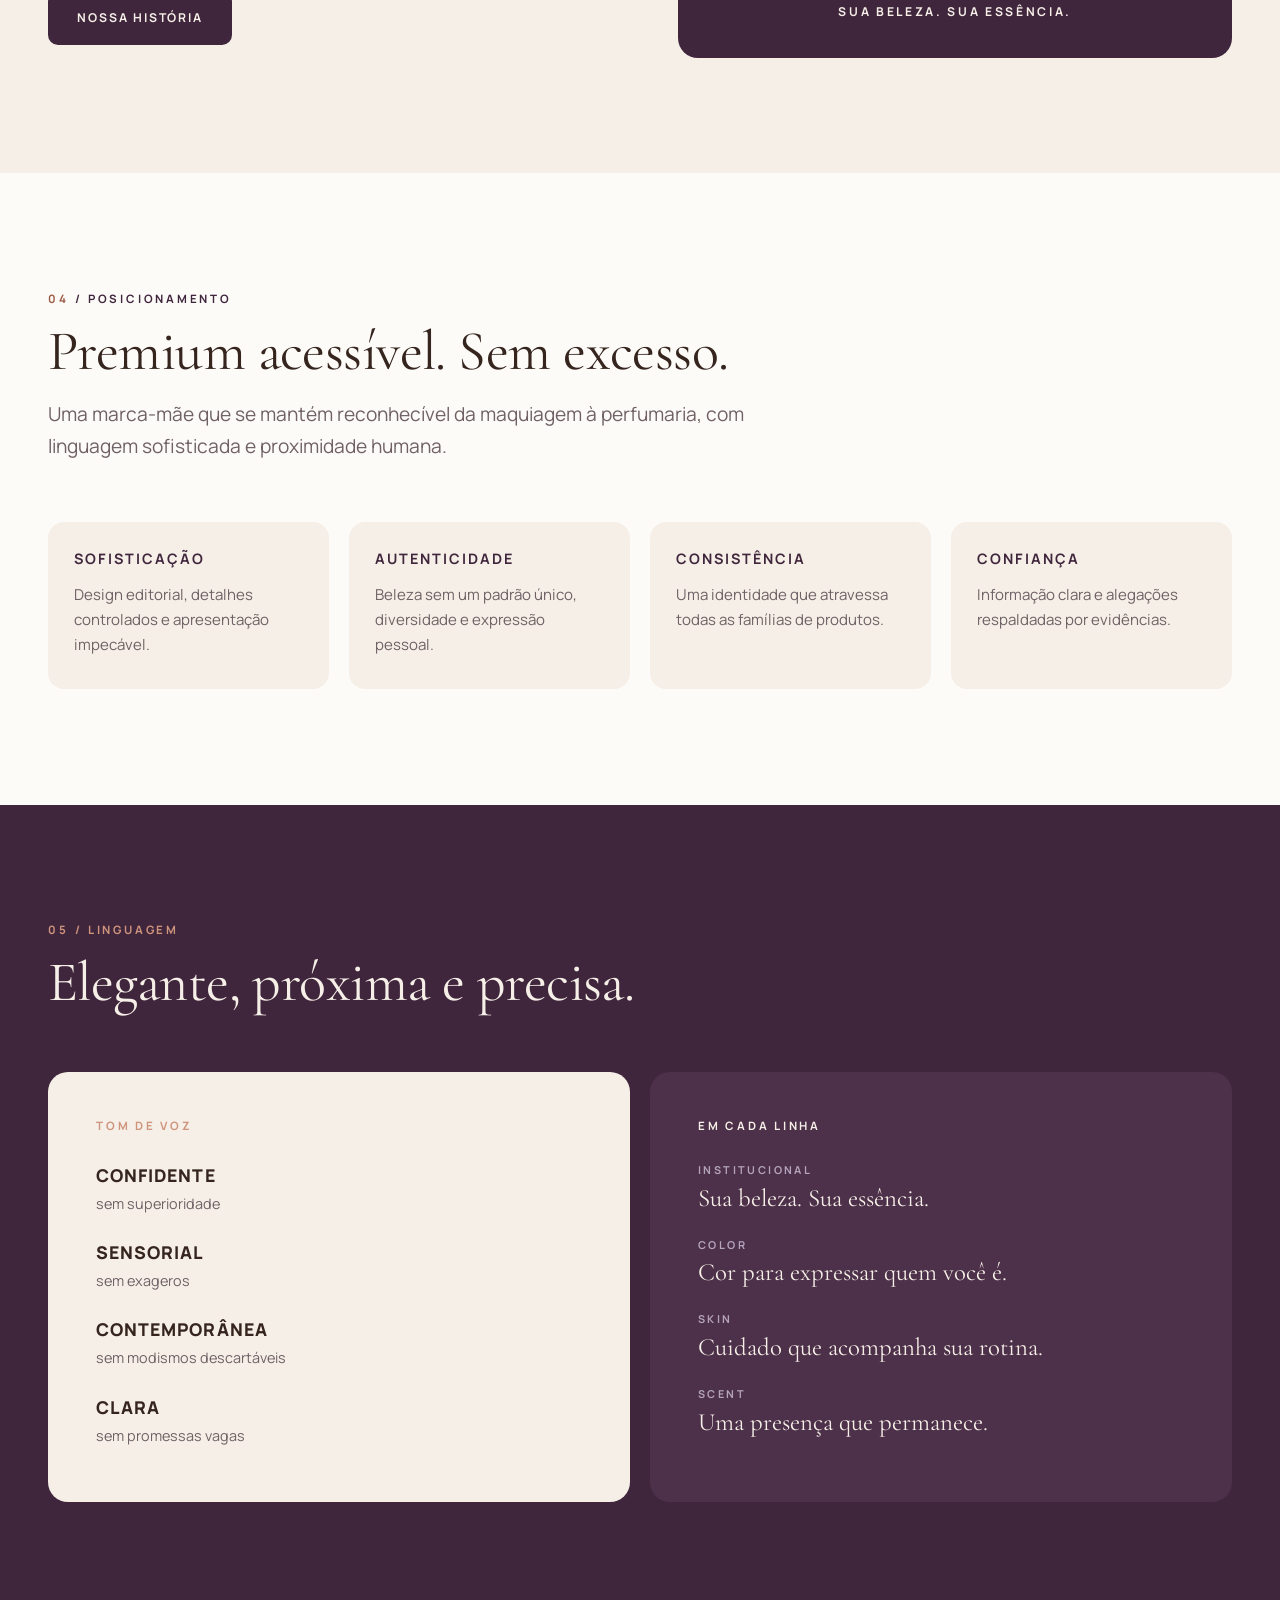
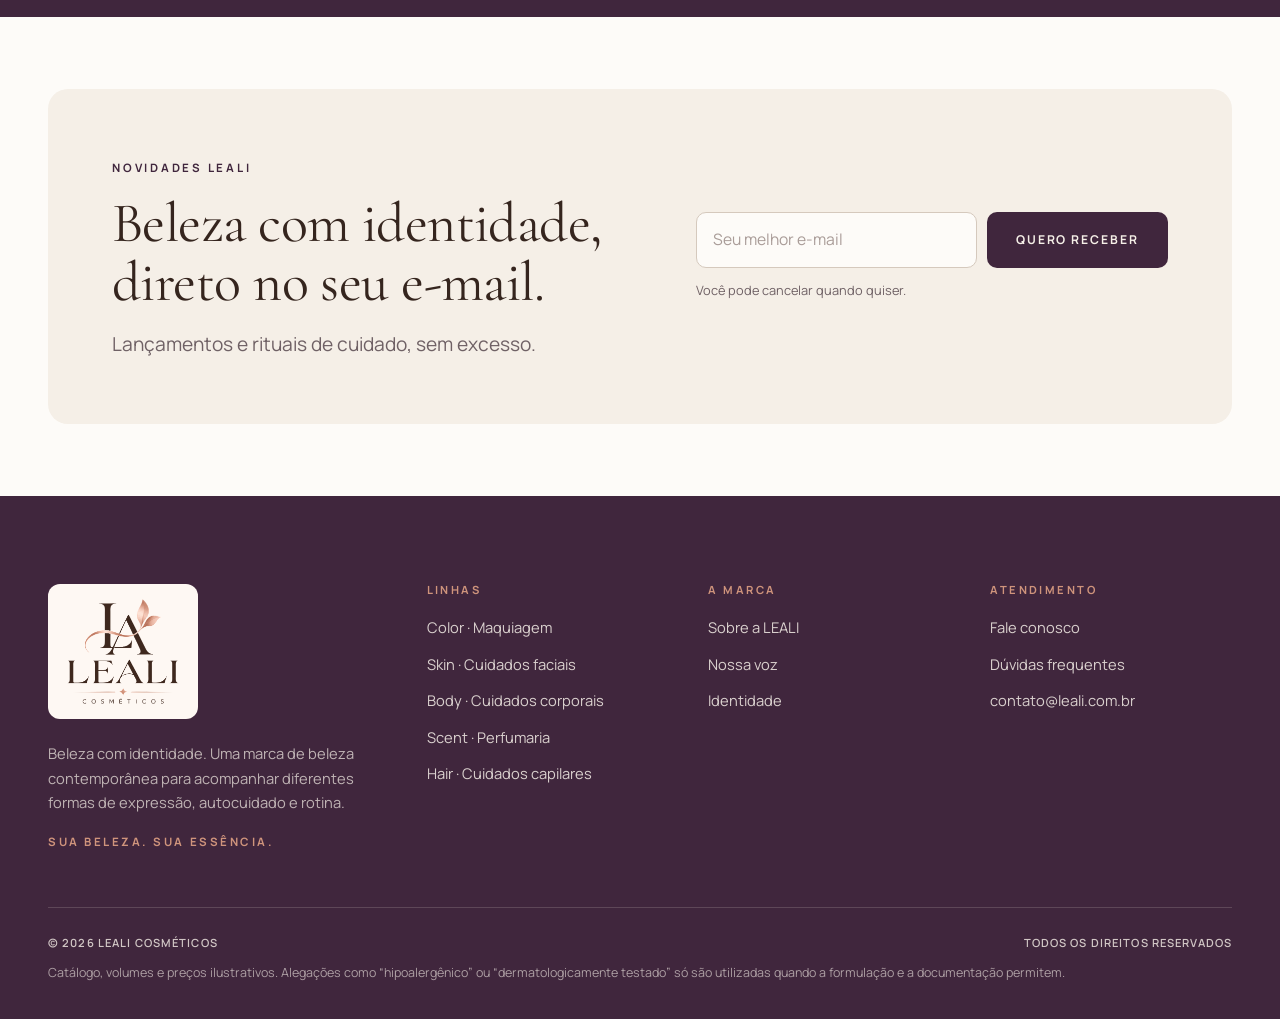
==== commit d01df32c: "Remove numeração dos cards de posicionamento Co-Authored-By: Claude Sonnet 5.5 <noreply@anthropic.co" ====
--- a/index.html
+++ b/index.html
@@ -101,10 +101,10 @@
       <p class="lead">Uma marca-mãe que se mantém reconhecível da maquiagem à perfumaria, com linguagem sofisticada e proximidade humana.</p>
     </div>
     <div class="pillars">
-      <div class="pillar reveal"><span class="n">01</span><h3>Sofisticação</h3><p>Design editorial, detalhes controlados e apresentação impecável.</p></div>
-      <div class="pillar reveal"><span class="n">02</span><h3>Autenticidade</h3><p>Beleza sem um padrão único, diversidade e expressão pessoal.</p></div>
-      <div class="pillar reveal"><span class="n">03</span><h3>Consistência</h3><p>Uma identidade que atravessa todas as famílias de produtos.</p></div>
-      <div class="pillar reveal"><span class="n">04</span><h3>Confiança</h3><p>Informação clara e alegações respaldadas por evidências.</p></div>
+      <div class="pillar reveal"><h3>Sofisticação</h3><p>Design editorial, detalhes controlados e apresentação impecável.</p></div>
+      <div class="pillar reveal"><h3>Autenticidade</h3><p>Beleza sem um padrão único, diversidade e expressão pessoal.</p></div>
+      <div class="pillar reveal"><h3>Consistência</h3><p>Uma identidade que atravessa todas as famílias de produtos.</p></div>
+      <div class="pillar reveal"><h3>Confiança</h3><p>Informação clara e alegações respaldadas por evidências.</p></div>
     </div>
   </div>
 </section>
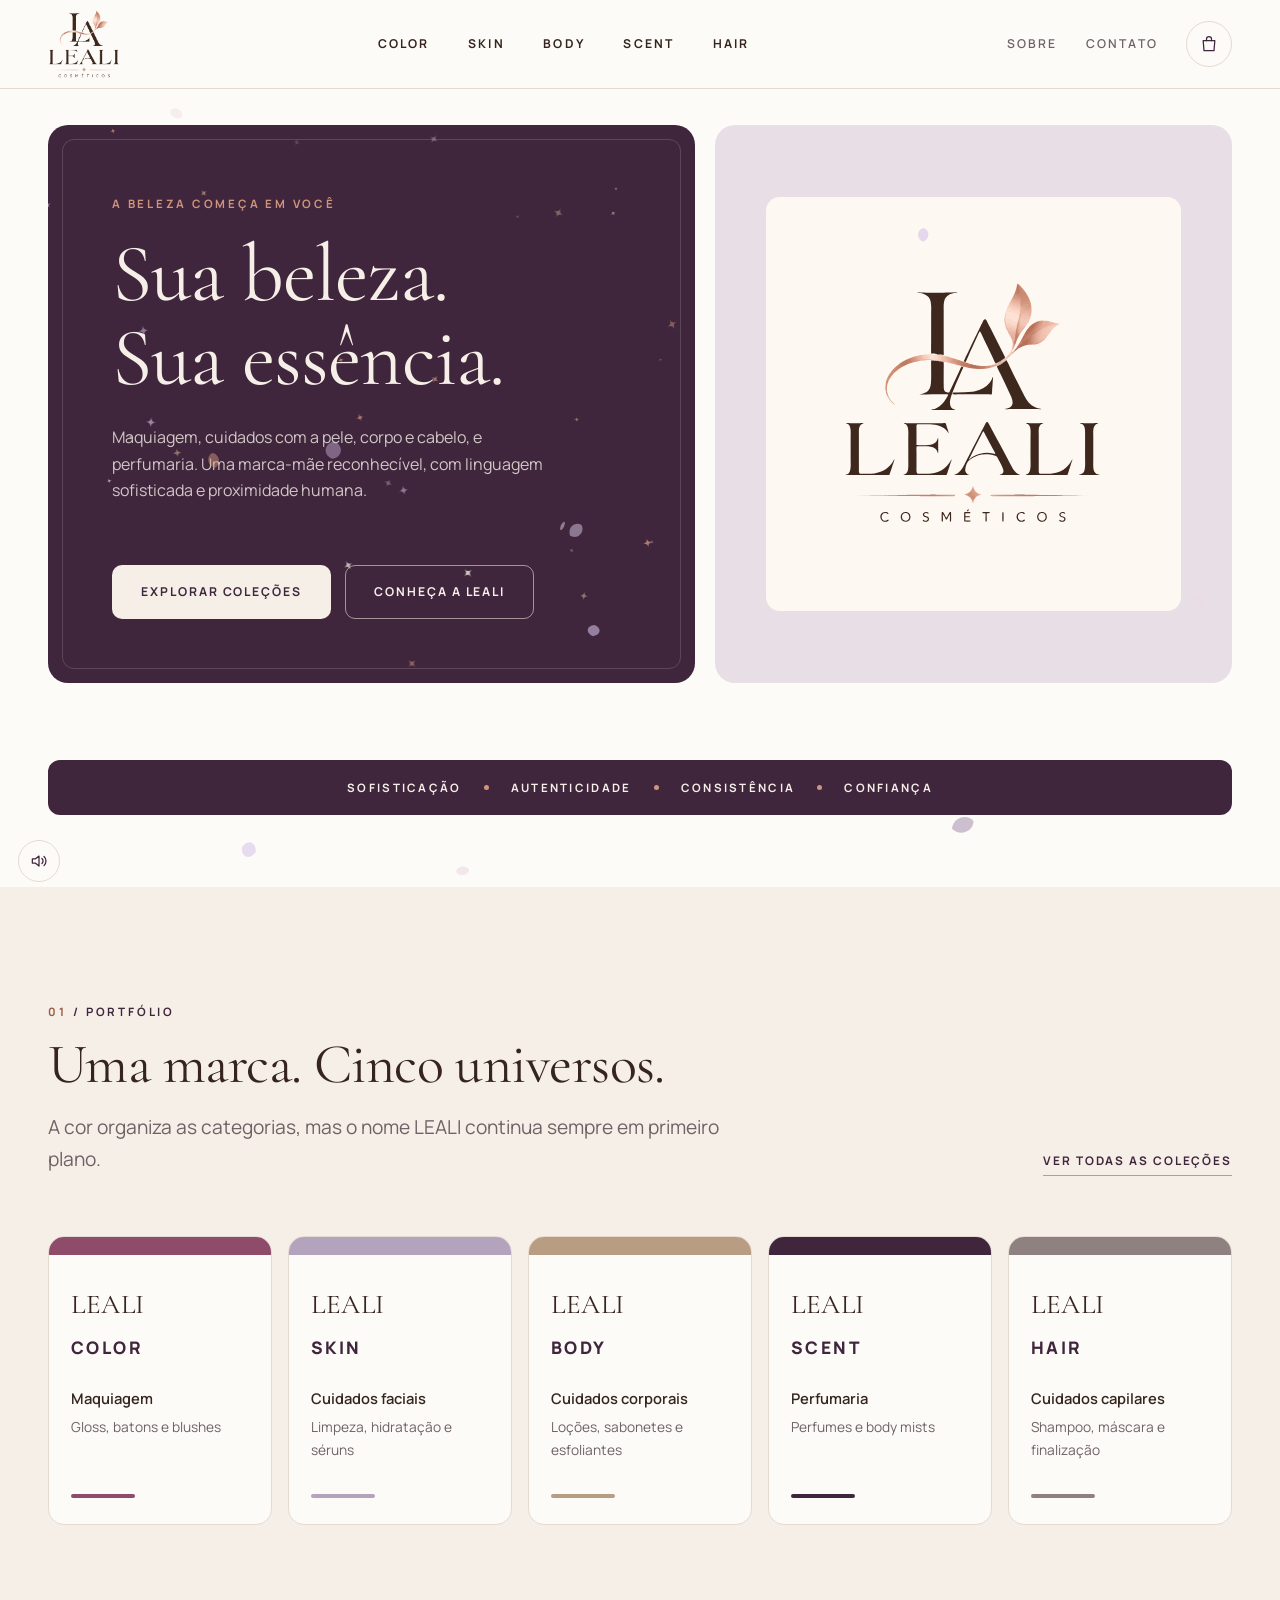
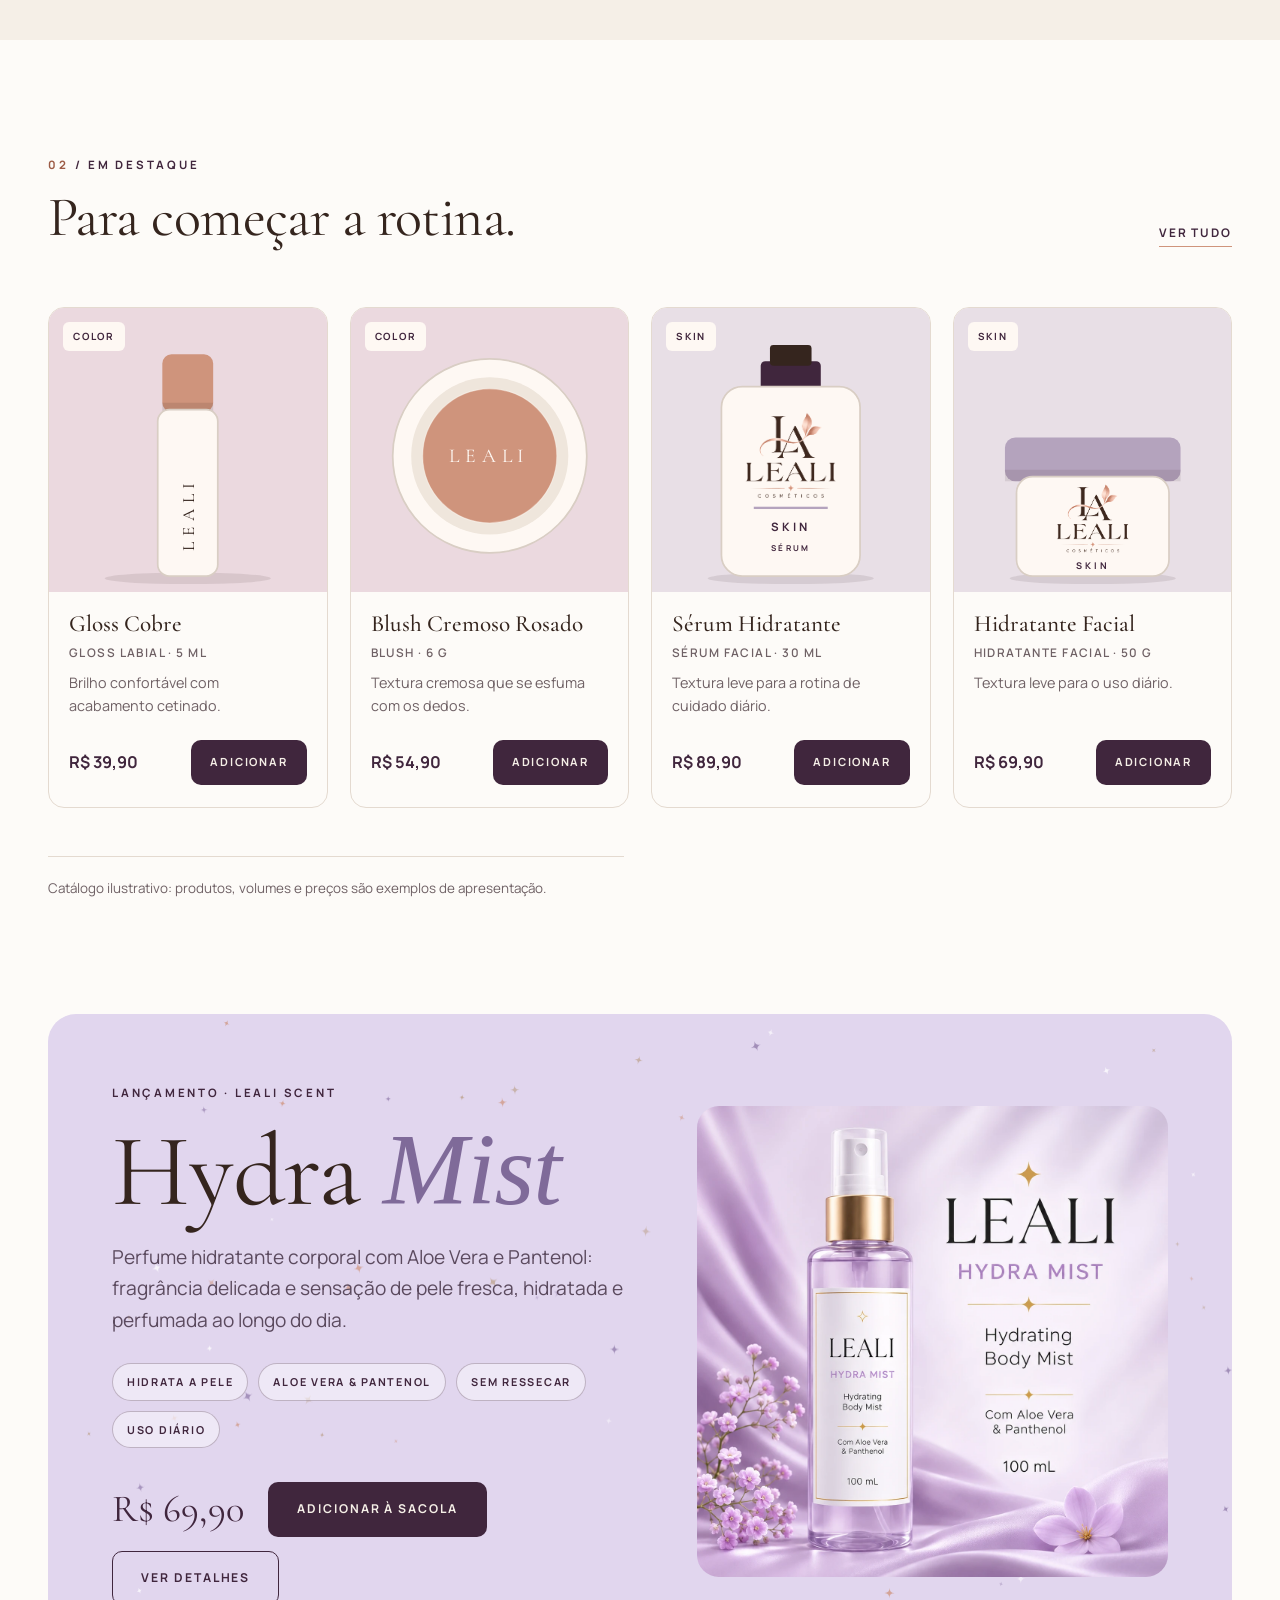
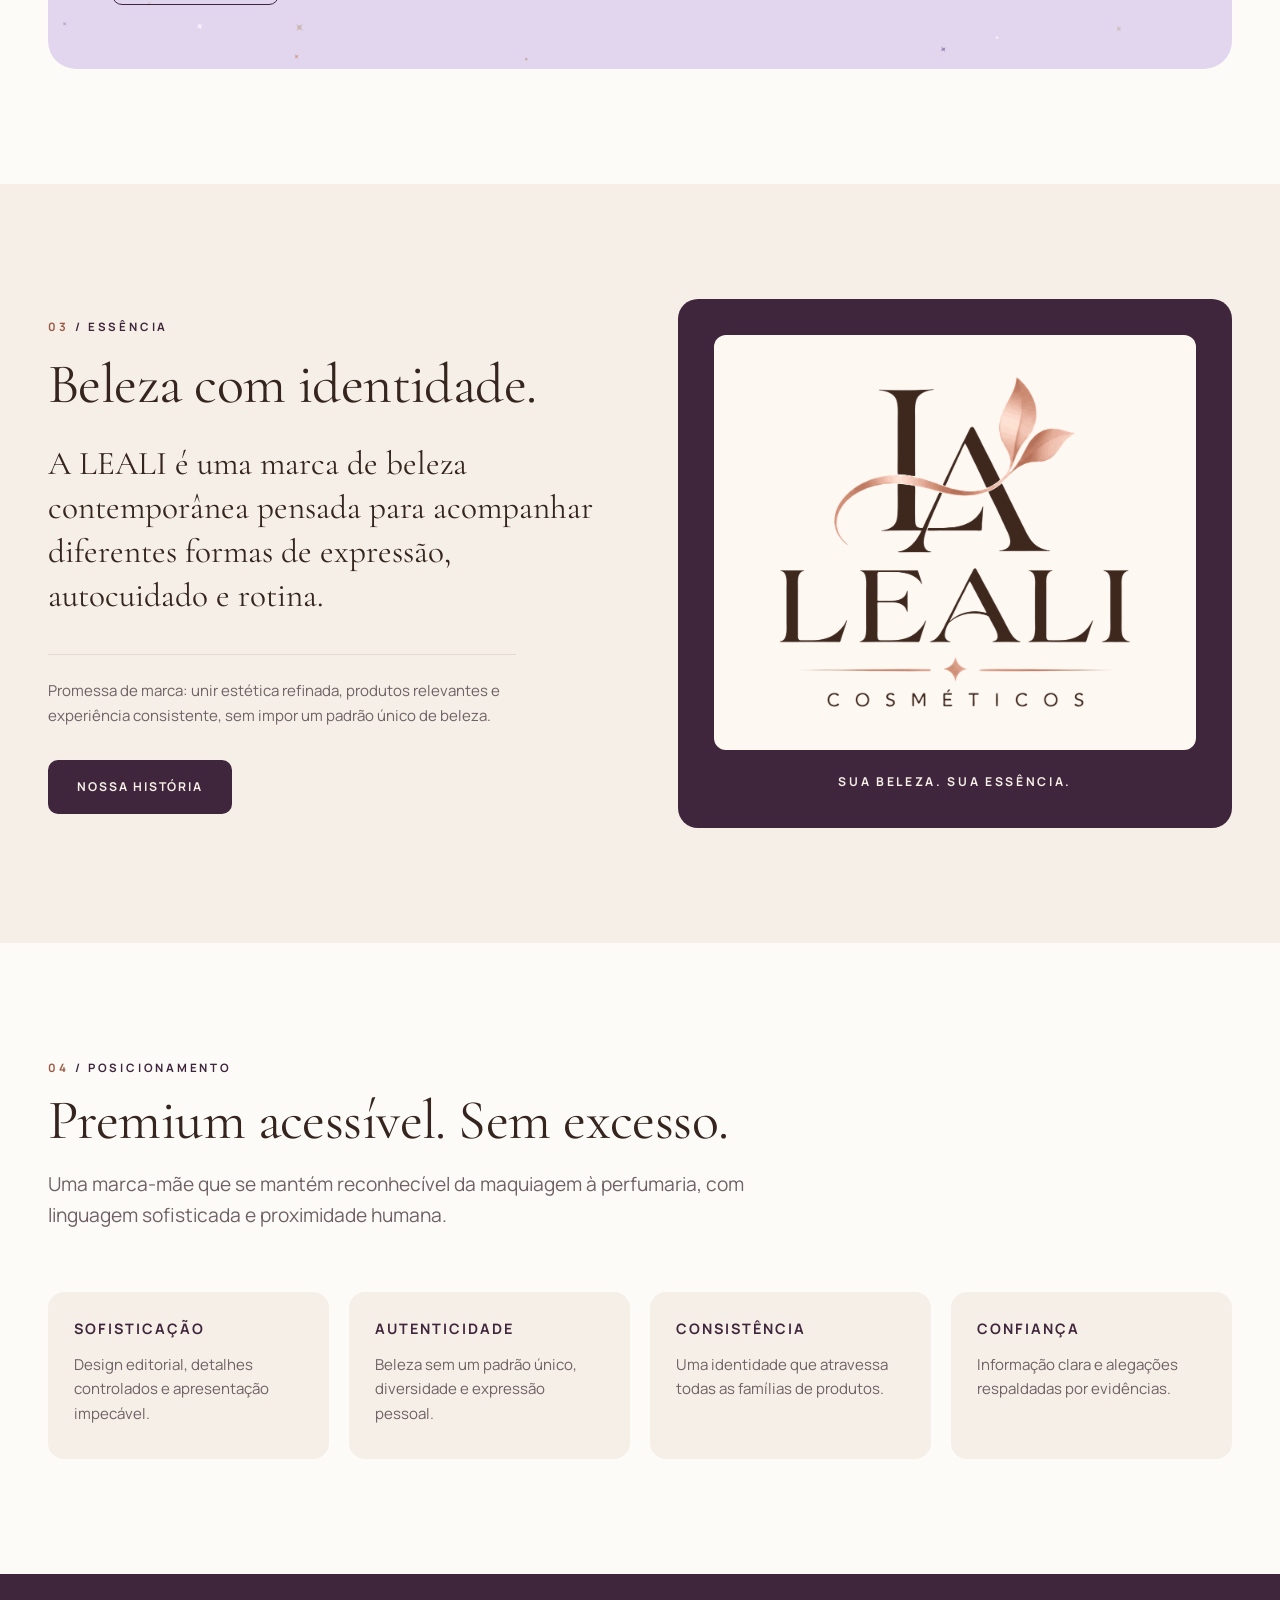
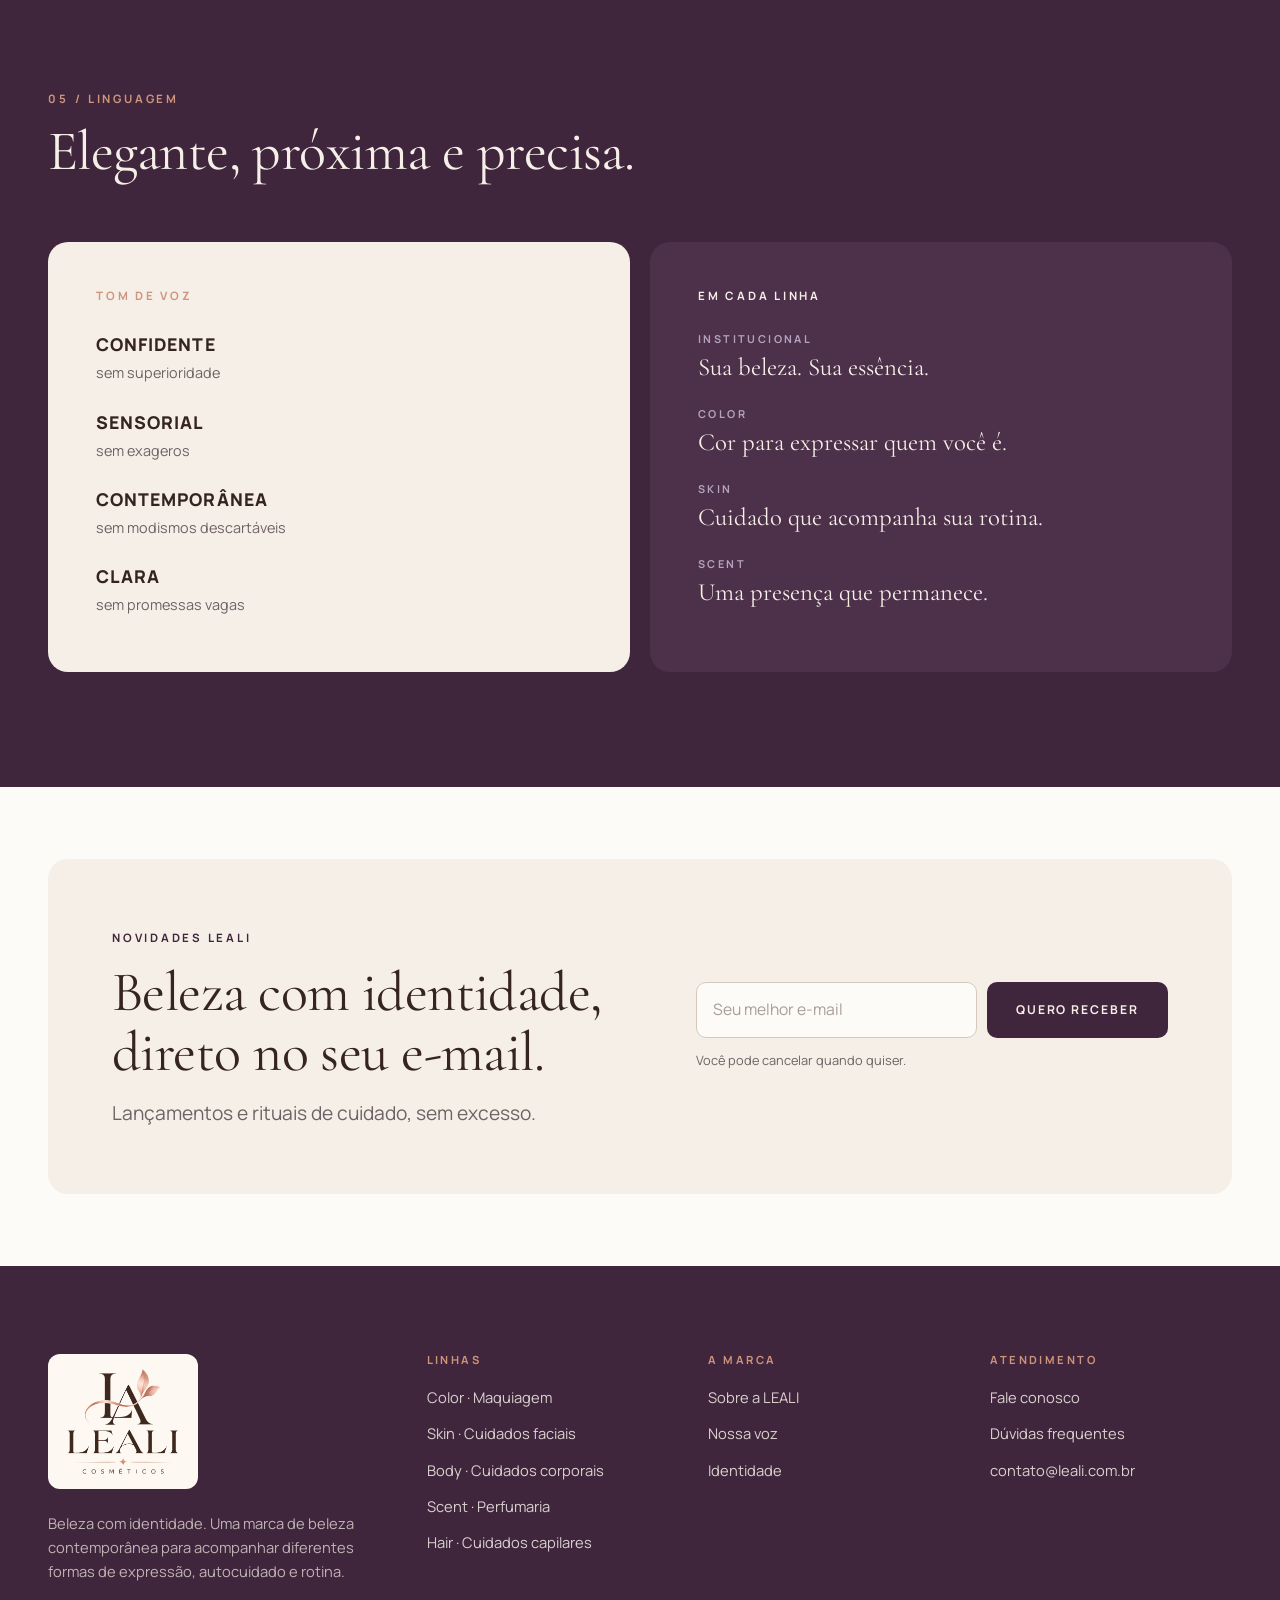
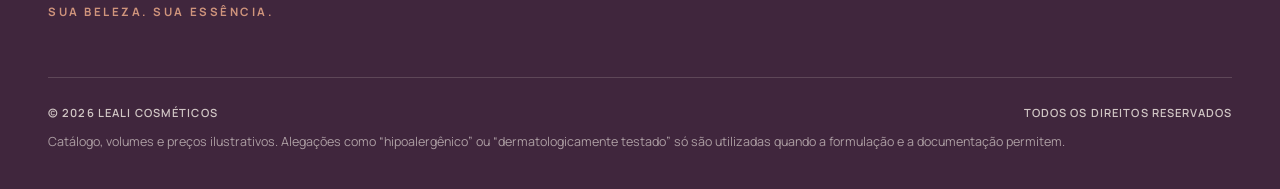
==== commit 4467dc79: "Adiciona Hydra Mist e camada de efeitos interativos - Produto Hydra Mist (linha Scent) com foto e de" ====
--- a/index.html
+++ b/index.html
@@ -17,6 +17,7 @@
 <link rel="preconnect" href="https://fonts.gstatic.com" crossorigin>
 <link href="https://fonts.googleapis.com/css2?family=Cormorant+Garamond:ital,wght@0,300;0,400;0,500;0,600;1,300;1,400;1,500&family=Manrope:wght@400;500;600;700;800&display=swap" rel="stylesheet">
 <link rel="stylesheet" href="css/style.css">
+<link rel="stylesheet" href="css/fx.css">
 </head>
 <body data-page="home">
 <div id="site-header"></div>
@@ -37,7 +38,7 @@
         </div>
       </div>
       <div class="hero-art">
-        <div class="logo-card"><img src="assets/logo.svg" alt="LEALI Cosméticos" width="440" height="440"></div>
+        <div class="logo-card" data-tilt="12"><img src="assets/logo.svg" alt="LEALI Cosméticos" width="440" height="440"></div>
       </div>
     </div>
   </div>
@@ -74,6 +75,25 @@
     </div>
     <div class="product-grid" id="featured-grid"></div>
     <p class="demo-note">Catálogo ilustrativo: produtos, volumes e preços são exemplos de apresentação.</p>
+  </div>
+</section>
+
+<section class="section showcase-sec" id="lancamento">
+  <div class="container">
+    <div class="showcase reveal">
+      <div class="showcase-copy">
+        <span class="eyebrow">Lançamento · LEALI Scent</span>
+        <h2 class="display showcase-title">Hydra <em>Mist</em></h2>
+        <p class="lead">Perfume hidratante corporal com Aloe Vera e Pantenol: fragrância delicada e sensação de pele fresca, hidratada e perfumada ao longo do dia.</p>
+        <ul class="showcase-pills"><li>Hidrata a pele</li><li>Aloe Vera &amp; Pantenol</li><li>Sem ressecar</li><li>Uso diário</li></ul>
+        <div class="showcase-buy">
+          <span class="price-lg" data-price="scent-hydramist"></span>
+          <button class="btn btn--primary" type="button" data-add="scent-hydramist">Adicionar à sacola</button>
+          <button class="btn btn--ghost" type="button" data-open="scent-hydramist">Ver detalhes</button>
+        </div>
+      </div>
+      <div class="showcase-art" data-tilt="10"><img src="assets/produtos/hydra-mist.webp" alt="Frasco LEALI Hydra Mist, body mist hidratante de 100 ml, entre flores lilás e tecido de cetim" width="1254" height="1254" loading="lazy"><i class="sweep" aria-hidden="true"></i></div>
+    </div>
   </div>
 </section>
 
@@ -162,5 +182,6 @@
 <script src="js/config.js"></script>
 <script src="js/products.js"></script>
 <script src="js/main.js"></script>
+<script src="js/fx.js"></script>
 </body>
 </html>
--- a/css/style.css
+++ b/css/style.css
@@ -426,3 +426,12 @@
 body.no-scroll { overflow: hidden; }
 [hidden] { display: none !important; }
 section[id] { scroll-margin-top: var(--header-h); }
+
+/* Produto com foto real */
+.card-visual img, .pd-visual img, .cart-thumb img { width: 100%; height: 100%; object-fit: contain; display: block; }
+.card-visual { overflow: hidden; }
+.card-visual img { position: absolute; inset: 0; box-sizing: border-box; object-fit: cover; }
+.pd-visual img { object-fit: cover; }
+.pd-more { margin: 14px 0 4px; font-size: .8rem; line-height: 1.5; color: var(--texto-suave); display: grid; grid-template-columns: max-content 1fr; gap: 6px 14px; }
+.pd-more dt { font-weight: 700; color: var(--ameixa, #40263D); }
+.pd-more dd { margin: 0; }
--- a/css/fx.css
+++ b/css/fx.css
@@ -0,0 +1,102 @@
+/* ==========================================================
+   LEALI — camada de interação ("tchan")
+   Brilhos, cursor, inclinação 3D, partículas e entradas animadas.
+   Tudo na paleta da marca; desligado com prefers-reduced-motion.
+   ========================================================== */
+
+/* ---------- Barra de progresso de rolagem ---------- */
+.fx-progress { position: fixed; top: 0; left: 0; right: 0; height: 3px; background: var(--cobre); transform: scaleX(0); transform-origin: 0 50%; z-index: 9990; pointer-events: none; }
+
+/* ---------- Cabeçalho ao rolar ---------- */
+.site-header { transition: background-color .3s var(--ease), box-shadow .3s var(--ease); }
+.site-header.is-scrolled { background: rgba(253, 251, 248, .86); -webkit-backdrop-filter: blur(14px); backdrop-filter: blur(14px); box-shadow: 0 10px 28px -20px rgba(53, 37, 30, .45); }
+
+/* ---------- Cortina de abertura ---------- */
+.fx-curtain { position: fixed; inset: 0; z-index: 9998; background: var(--ameixa); display: grid; place-items: center; animation: fx-lift .95s var(--ease) 1.05s forwards; }
+.fx-curtain-logo { background: var(--arte); border-radius: 16px; padding: 22px 28px; width: 168px; animation: fx-pop .8s var(--ease) .1s backwards; }
+.fx-curtain-logo img { width: 100%; height: auto; }
+.fx-curtain::after { content: ""; position: absolute; left: 50%; bottom: 38px; width: 64px; height: 1px; background: var(--cobre); transform: translateX(-50%) scaleX(0); transform-origin: left; animation: fx-line 1s var(--ease) .3s forwards; }
+@keyframes fx-lift { to { transform: translateY(-102%); border-bottom-left-radius: 50% 9vh; border-bottom-right-radius: 50% 9vh; } }
+@keyframes fx-line { to { transform: translateX(-50%) scaleX(1); } }
+@keyframes fx-pop { from { opacity: 0; transform: scale(.86) translateY(10px); } }
+
+/* ---------- Títulos: palavra por palavra ---------- */
+.hero-panel .display span.fx-w, .page-hero .display span.fx-w { display: inline-block; overflow: hidden; vertical-align: top; padding-bottom: .16em; margin-bottom: -.16em; }
+.hero-panel .display .fx-w > span, .page-hero .display .fx-w > span { display: inline-block; transform: translateY(112%); animation: fx-rise 1s var(--ease) forwards; animation-delay: calc(var(--fx-d0, 0s) + var(--i, 0) * .09s); }
+.hero-panel .btn--ghost { border-color: rgba(245, 239, 231, .55); color: var(--marfim); }
+.hero-panel .btn--ghost:hover { background: var(--marfim); color: var(--ameixa); }
+@keyframes fx-rise { to { transform: none; } }
+.fx-up { animation: fx-up .9s var(--ease) backwards; animation-delay: calc(var(--fx-d0, 0s) + .45s + var(--i, 0) * .12s); }
+.eyebrow.fx-up { display: inline-block; }
+@keyframes fx-up { from { opacity: 0; transform: translateY(18px); } }
+.hero-art .logo-card { animation: fx-pop 1.1s var(--ease) backwards; animation-delay: calc(var(--fx-d0, 0s) + .25s); }
+
+/* ---------- Pontos de luz e profundidade ---------- */
+[data-spot] { position: relative; }
+[data-spot]::after { content: ""; position: absolute; inset: 0; border-radius: inherit; pointer-events: none; background: radial-gradient(440px circle at var(--mx, 50%) var(--my, 50%), var(--spot, rgba(207, 148, 124, .24)), transparent 62%); opacity: 0; transition: opacity .45s var(--ease); }
+[data-spot].is-lit::after { opacity: 1; }
+.hero-art { --spot: rgba(255, 255, 255, .75); overflow: hidden; }
+[data-spot] > :not(.fx-field) { position: relative; z-index: 1; }
+.fx-field { position: absolute; inset: 0; width: 100%; height: 100%; pointer-events: none; z-index: 0; }
+
+.hero-panel .eyebrow, .hero-panel .display, .hero-panel p { transition: translate .6s var(--ease); }
+.hero-panel .eyebrow { translate: calc(var(--sx, 0) * -5px) calc(var(--sy, 0) * -5px); }
+.hero-panel .display { translate: calc(var(--sx, 0) * -14px) calc(var(--sy, 0) * -10px); }
+.hero-panel p { translate: calc(var(--sx, 0) * -7px) calc(var(--sy, 0) * -5px); }
+
+/* ---------- Inclinação 3D com brilho ---------- */
+.fx-tilt { position: relative; }
+.js .fx-tilt:not(.reveal), .js .fx-tilt.reveal.is-in {
+  transform: perspective(900px) rotateX(var(--rx, 0deg)) rotateY(var(--ry, 0deg)) translateY(var(--ly, 0px));
+  transition: transform .55s var(--ease), border-color .25s, opacity .8s var(--ease);
+}
+.js .fx-tilt.is-tracking:not(.reveal), .js .fx-tilt.reveal.is-in.is-tracking { transition: transform .12s linear, border-color .25s, opacity .8s var(--ease); will-change: transform; }
+.fx-tilt:hover { --ly: -4px; }
+.fx-tilt::after { content: ""; position: absolute; inset: 0; border-radius: inherit; pointer-events: none; z-index: 3; background: radial-gradient(360px circle at var(--gx, 50%) var(--gy, 50%), rgba(255, 255, 255, .34), transparent 58%); opacity: 0; transition: opacity .35s; mix-blend-mode: soft-light; }
+.fx-tilt.is-tracking::after { opacity: 1; }
+.logo-card.fx-tilt, .showcase-art.fx-tilt { box-shadow: 0 34px 60px -34px rgba(64, 38, 61, .55); }
+
+/* produto: zoom e deslocamento seguindo o mouse */
+.card-visual > img, .card-visual > svg { transition: transform .6s var(--ease); }
+.card:hover .card-visual > img, .card:hover .card-visual > svg { transform: scale(1.08) translate(calc(var(--px, 0) * -7px), calc(var(--py, 0) * -7px)); }
+.card-visual > img { transform-origin: 50% 50%; }
+
+/* ---------- Botões magnéticos ---------- */
+.btn, .icon-btn { transition: background-color .25s var(--ease), color .25s var(--ease), border-color .25s var(--ease), transform .25s var(--ease), translate .35s var(--ease); }
+
+/* ---------- Brilhos do mouse ---------- */
+.fx-canvas { position: fixed; inset: 0; width: 100vw; height: 100vh; pointer-events: none; z-index: 9996; }
+
+/* ---------- Sacola: pulinho ao adicionar ---------- */
+.cart-count.fx-bump { animation: fx-bump .55s var(--ease); }
+@keyframes fx-bump { 0% { transform: scale(1); } 35% { transform: scale(1.8); } 100% { transform: scale(1); } }
+
+/* ---------- Lançamento: Hydra Mist ---------- */
+.showcase-sec { padding-top: 0; }
+.showcase { --spot: rgba(255, 255, 255, .6); position: relative; overflow: hidden; background: #E1D6EE; border-radius: 28px; display: grid; grid-template-columns: 1.05fr .95fr; gap: clamp(28px, 5vw, 80px); align-items: center; padding: clamp(28px, 5vw, 72px); }
+.showcase .eyebrow { color: var(--ameixa); }
+.showcase-title { font-size: clamp(3.2rem, 8vw, 6.4rem); line-height: .94; margin: 18px 0 22px; color: var(--cacau); }
+.showcase-title em { font-style: italic; color: #7F6A99; }
+.showcase .lead { color: #5B4A5E; }
+.showcase-pills { display: flex; flex-wrap: wrap; gap: 10px; margin: 26px 0 34px; }
+.showcase-pills li { font-size: .68rem; font-weight: 700; letter-spacing: .16em; text-transform: uppercase; color: var(--ameixa); border: 1px solid rgba(64, 38, 61, .28); background: rgba(255, 255, 255, .45); padding: 9px 14px; border-radius: 999px; transition: transform .3s var(--ease), background-color .3s; }
+.showcase-pills li:hover { transform: translateY(-3px); background: #fff; }
+.showcase-buy { display: flex; flex-wrap: wrap; align-items: center; gap: 14px 18px; }
+.price-lg { font-family: var(--serif); font-size: 2.4rem; color: var(--ameixa); line-height: 1; margin-right: 6px; }
+.showcase-art { position: relative; border-radius: 22px; overflow: hidden; aspect-ratio: 1 / 1; width: 100%; background: #D9CBEA; }
+.showcase-art img { width: 100%; height: 100%; object-fit: cover; display: block; }
+.showcase-art .sweep { position: absolute; inset: -30%; pointer-events: none; z-index: 2; background: linear-gradient(105deg, transparent 42%, rgba(255, 255, 255, .6) 50%, transparent 58%); transform: translateX(-120%); animation: fx-sweep 5.5s ease-in-out 1.6s infinite; }
+@keyframes fx-sweep { 0%, 55% { transform: translateX(-120%); } 85%, 100% { transform: translateX(120%); } }
+@media (max-width: 880px) { .showcase { grid-template-columns: 1fr; } .showcase-art { max-width: 520px; margin-inline: auto; } }
+
+/* ---------- Pétalas e botão de som ---------- */
+.fx-petals { position: fixed; inset: 0; width: 100vw; height: 100vh; pointer-events: none; z-index: 9995; }
+.fx-sound { position: fixed; left: 18px; bottom: 18px; z-index: 80; width: 42px; height: 42px; border-radius: 50%; display: grid; place-items: center; background: rgba(253, 251, 248, .9); border: 1px solid var(--linha); -webkit-backdrop-filter: blur(8px); backdrop-filter: blur(8px); transition: border-color .2s, transform .25s var(--ease); }
+.fx-sound:hover { border-color: var(--ameixa); transform: translateY(-2px); }
+.fx-sound svg { width: 20px; height: 20px; stroke: var(--ameixa); fill: none; stroke-width: 1.5; stroke-linecap: round; stroke-linejoin: round; }
+
+@media (prefers-reduced-motion: reduce) {
+  .fx-petals { display: none !important; }
+  .fx-curtain, .fx-progress, .fx-canvas, .fx-field { display: none !important; }
+  .showcase-art .sweep { animation: none; }
+}
